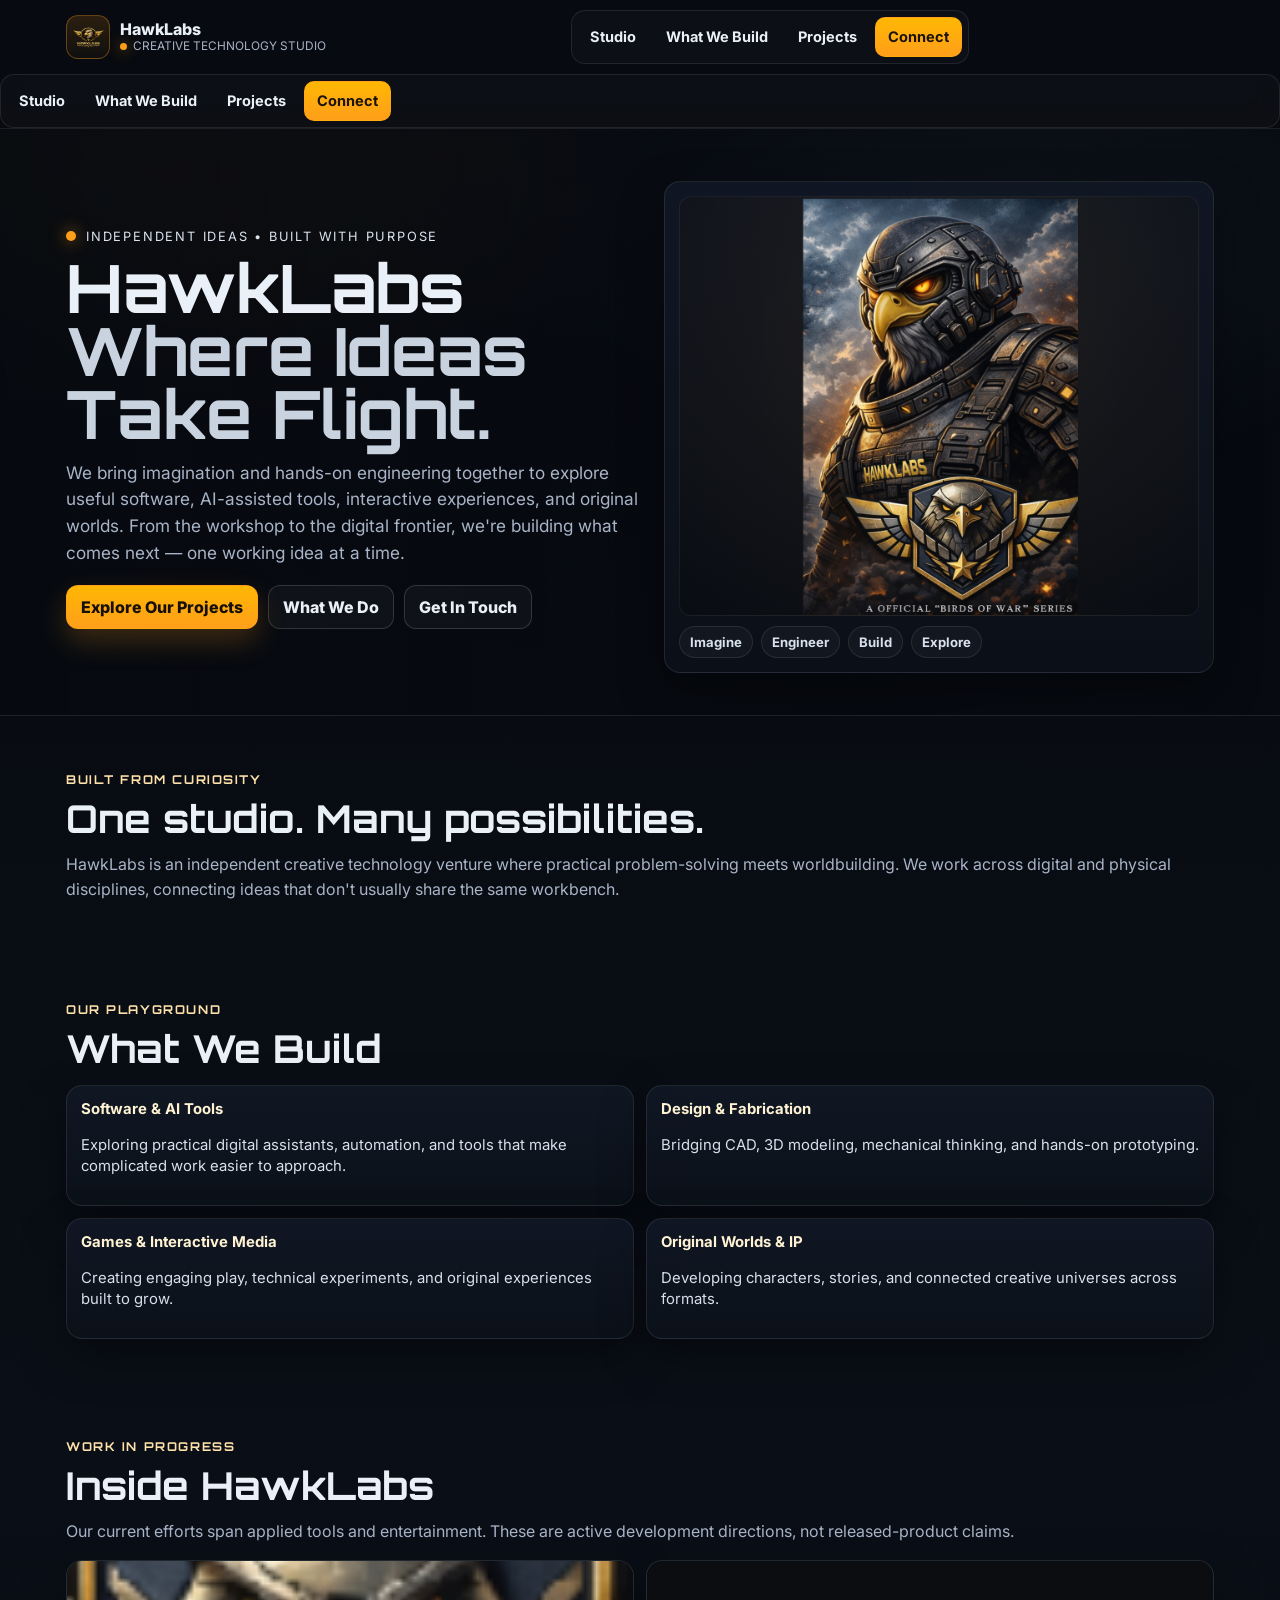
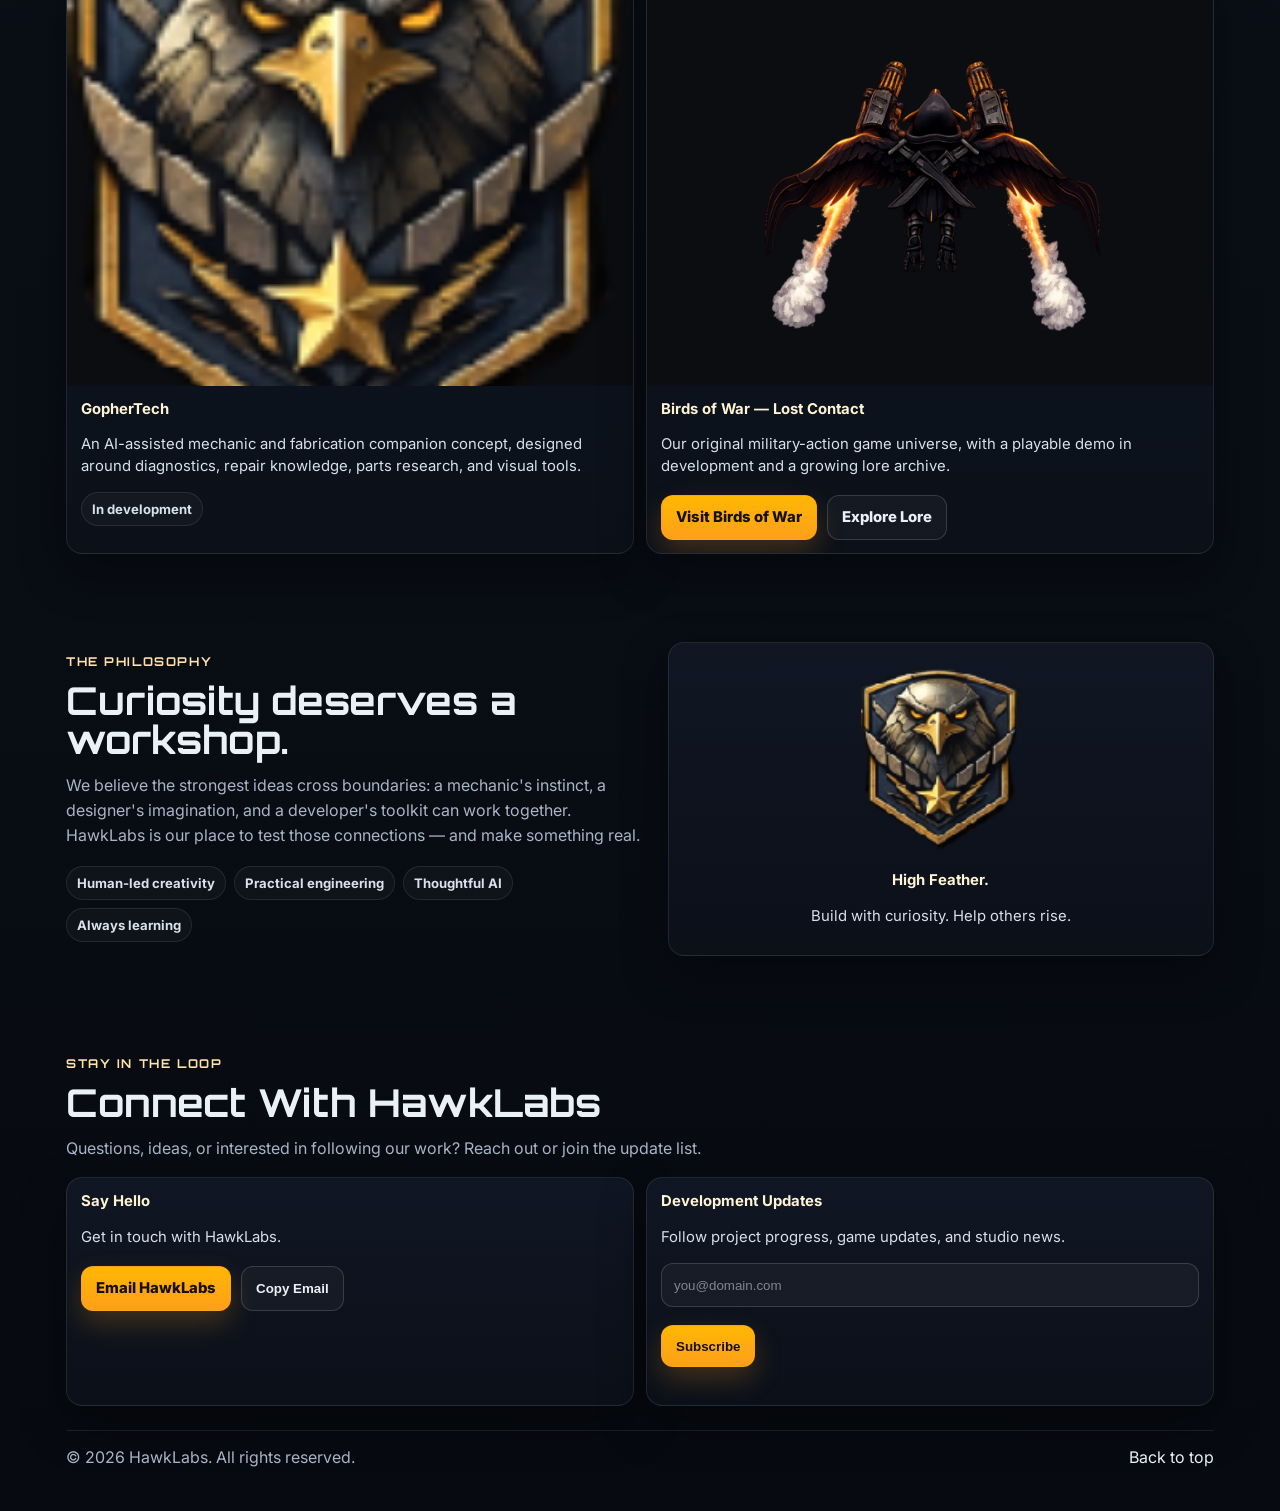
==== index.html @ 6c1f96d0 "Reframe HawkLabs homepage as creative technology studio" ====
<!doctype html>
<html lang="en">
<head>
<meta charset="utf-8">
<meta name="viewport" content="width=device-width, initial-scale=1">
<meta name="theme-color" content="#0A0C10">
<title>HawkLabs — Where Ideas Take Flight</title>
<meta name="description" content="HawkLabs is an independent creative technology studio exploring software, AI-assisted tools, digital fabrication, games, and original worlds.">
<link rel="preconnect" href="https://fonts.googleapis.com">
<link rel="preconnect" href="https://fonts.gstatic.com" crossorigin>
<link href="https://fonts.googleapis.com/css2?family=Orbitron:wght@500;700&family=Inter:wght@400;600;700;800&display=swap" rel="stylesheet">
<link rel="stylesheet" href="styles.css">
</head>
<body>
<header class="hl-topbar-wrap"><div class="hl-topbar">
<a class="hl-brand" href="#top" aria-label="HawkLabs home"><span class="hl-brand-btn"><img src="assets/button_logo_brand.png" alt=""></span><span class="hl-brand-text"><span class="hl-brand-title">HawkLabs</span><span class="hl-brand-sub"><span class="dot"></span>CREATIVE TECHNOLOGY STUDIO</span></span></a>
<nav class="hl-nav" aria-label="Primary"><a href="#about">Studio</a><a href="#work">What We Build</a><a href="#projects">Projects</a><a href="#contact" class="is-cta">Connect</a></nav>
<button class="hl-menu-btn" id="navbtn" type="button" aria-label="Open menu" aria-expanded="false">MENU</button>
</div><nav class="hl-nav open" id="mobileNav" hidden aria-label="Mobile navigation"><a href="#about">Studio</a><a href="#work">What We Build</a><a href="#projects">Projects</a><a href="#contact" class="is-cta">Connect</a></nav></header>
<main id="top">
<section class="hl-hero"><div class="hl-hero-inner"><div class="hl-hero-copy">
<div class="hl-kicker"><span class="amber-dot" aria-hidden="true"></span>INDEPENDENT IDEAS • BUILT WITH PURPOSE</div>
<h1>HawkLabs<br><span class="dim">Where Ideas Take Flight.</span></h1>
<p>We bring imagination and hands-on engineering together to explore useful software, AI-assisted tools, interactive experiences, and original worlds. From the workshop to the digital frontier, we're building what comes next — one working idea at a time.</p>
<div class="hl-hero-actions"><a class="hl-btn primary" href="#projects">Explore Our Projects</a><a class="hl-btn" href="#work">What We Do</a><a class="hl-btn" href="#contact">Get In Touch</a></div>
</div><aside class="hl-hero-card" aria-label="HawkLabs identity"><img src="assets/Hawklabs_Nameplae_logo.png" alt="HawkLabs studio emblem" loading="eager"><div class="meta"><span class="hl-chip">Imagine</span><span class="hl-chip">Engineer</span><span class="hl-chip">Build</span><span class="hl-chip">Explore</span></div></aside></div></section>
<section class="hl-section" id="about"><div class="hl-section-head"><p class="eyebrow">Built from curiosity</p><h2>One studio. Many possibilities.</h2></div>
<p class="sub">HawkLabs is an independent creative technology venture where practical problem-solving meets worldbuilding. We work across digital and physical disciplines, connecting ideas that don't usually share the same workbench.</p></section>
<section class="hl-section" id="work"><div class="hl-section-head"><p class="eyebrow">Our playground</p><h2>What We Build</h2></div>
<div class="hl-mini-grid">
<article class="hl-card"><div class="caption"><strong>Software &amp; AI Tools</strong><p>Exploring practical digital assistants, automation, and tools that make complicated work easier to approach.</p></div></article>
<article class="hl-card"><div class="caption"><strong>Design &amp; Fabrication</strong><p>Bridging CAD, 3D modeling, mechanical thinking, and hands-on prototyping.</p></div></article>
<article class="hl-card"><div class="caption"><strong>Games &amp; Interactive Media</strong><p>Creating engaging play, technical experiments, and original experiences built to grow.</p></div></article>
<article class="hl-card"><div class="caption"><strong>Original Worlds &amp; IP</strong><p>Developing characters, stories, and connected creative universes across formats.</p></div></article>
</div></section>
<section class="hl-section" id="projects"><div class="hl-section-head"><p class="eyebrow">Work in progress</p><h2>Inside HawkLabs</h2></div><p class="sub">Our current efforts span applied tools and entertainment. These are active development directions, not released-product claims.</p>
<div class="hl-mini-grid">
<article class="hl-card hl-media-card"><img src="assets/badge_of_hawks.png" alt="HawkLabs hawk insignia" loading="lazy"><div class="caption"><strong>GopherTech</strong><p>An AI-assisted mechanic and fabrication companion concept, designed around diagnostics, repair knowledge, parts research, and visual tools.</p><span class="hl-chip">In development</span></div></article>
<article class="hl-card hl-media-card"><img src="assets/commander_hawk_boost.png" alt="Commander Hawk in flight from Birds of War" loading="lazy"><div class="caption"><strong>Birds of War — Lost Contact</strong><p>Our original military-action game universe, with a playable demo in development and a growing lore archive.</p><div class="hl-brand-actions"><a class="hl-btn primary" href="birds-of-war.html">Visit Birds of War</a><a class="hl-btn" href="lore/">Explore Lore</a></div></div></article>
</div></section>
<section class="hl-section hl-split" id="vision"><div class="hl-copy-block"><div class="hl-section-head"><p class="eyebrow">The philosophy</p><h2>Curiosity deserves a workshop.</h2></div><p class="sub">We believe the strongest ideas cross boundaries: a mechanic's instinct, a designer's imagination, and a developer's toolkit can work together. HawkLabs is our place to test those connections — and make something real.</p><div class="hl-pill-row"><span class="hl-pill">Human-led creativity</span><span class="hl-pill">Practical engineering</span><span class="hl-pill">Thoughtful AI</span><span class="hl-pill">Always learning</span></div></div><article class="hl-card hl-badge-card"><img src="assets/badge_of_hawks.png" alt="HawkLabs hawk badge" loading="lazy"><div class="caption"><strong>High Feather.</strong><p>Build with curiosity. Help others rise.</p></div></article></section>
<section class="hl-section" id="contact"><div class="hl-section-head"><p class="eyebrow">Stay in the loop</p><h2>Connect With HawkLabs</h2></div><p class="sub">Questions, ideas, or interested in following our work? Reach out or join the update list.</p>
<div class="hl-mini-grid"><div class="hl-card"><div class="caption"><strong>Say Hello</strong><p>Get in touch with HawkLabs.</p><div class="hl-brand-actions"><a class="hl-btn primary" id="emailBtn" href="#">Email HawkLabs</a><button class="hl-btn" id="copyEmailBtn" type="button">Copy Email</button></div><div class="hl-form-note" id="copyStatus" role="status" aria-live="polite"></div></div></div>
<div class="hl-card"><div class="caption"><strong>Development Updates</strong><p>Follow project progress, game updates, and studio news.</p><form id="updatesForm" name="updates" method="POST" data-netlify="true" action="/thanks.html" netlify-honeypot="bot-field" class="hl-form"><input type="hidden" name="form-name" value="updates"><p class="hl-honeypot"><label>Do not fill this out: <input name="bot-field"></label></p><label><span class="sr-only">Email</span><input type="email" name="email" placeholder="you@domain.com" required></label><div class="hl-brand-actions"><button class="hl-btn primary" type="submit">Subscribe</button></div><div id="updatesStatus" role="status" aria-live="polite" class="hl-form-note"></div></form></div></div></div>
<footer class="hl-footer"><div>&copy; <span id="year"></span> HawkLabs. All rights reserved.</div><div><a href="#top">Back to top</a></div></footer></section>
</main><script src="script.js"></script>
</body></html>
---- styles.css ----
:root {
  --bg: #070a10;
  --bg-2: #0c111a;
  --panel: #111825;
  --panel-2: #151d2a;
  --line: rgba(255, 255, 255, .09);
  --line-strong: rgba(255, 255, 255, .15);
  --text: #eaf0f7;
  --muted: #a8b4c7;
  --amber: #ff9f1a;
  --amber-hot: #ffb703;
  --gold: #d8a441;
  --storm: #1f2a38;
  --steel: #3a3f45;
  --ash: #6b6e72;
  --danger: #8b1e1e;
  --crow: #0b0d10;
  --shadow: 0 18px 46px rgba(0, 0, 0, .38);
  --radius: 16px;
  --max: 1180px;
}

* {
  box-sizing: border-box;
}

html {
  scroll-behavior: smooth;
}

body {
  margin: 0;
  color: var(--text);
  background:
    linear-gradient(180deg, rgba(31, 42, 56, .22), transparent 360px),
    linear-gradient(180deg, #06080d 0%, #0a0f17 46%, #070a10 100%);
  font-family: Inter, system-ui, -apple-system, BlinkMacSystemFont, "Segoe UI", sans-serif;
}

body::before {
  content: "";
  position: fixed;
  inset: 0;
  pointer-events: none;
  background-image:
    linear-gradient(rgba(255, 255, 255, .025) 1px, transparent 1px),
    linear-gradient(90deg, rgba(255, 255, 255, .018) 1px, transparent 1px);
  background-size: 56px 56px;
  mask-image: linear-gradient(180deg, rgba(0, 0, 0, .4), transparent 72%);
}

img {
  max-width: 100%;
}

a {
  color: inherit;
}

.sr-only {
  position: absolute;
  width: 1px;
  height: 1px;
  padding: 0;
  margin: -1px;
  overflow: hidden;
  clip: rect(0, 0, 0, 0);
  white-space: nowrap;
  border: 0;
}

.hl-topbar-wrap {
  position: sticky;
  top: 0;
  z-index: 50;
  background: rgba(7, 10, 16, .86);
  border-bottom: 1px solid var(--line);
  backdrop-filter: blur(14px);
}

.hl-topbar {
  max-width: var(--max);
  margin: 0 auto;
  padding: 10px 16px;
  display: grid;
  grid-template-columns: auto 1fr auto;
  gap: 16px;
  align-items: center;
}

.hl-brand {
  display: inline-flex;
  gap: 10px;
  align-items: center;
  min-width: 0;
  color: var(--text);
  text-decoration: none;
}

.hl-brand-btn {
  width: 44px;
  height: 44px;
  display: grid;
  place-items: center;
  flex: 0 0 auto;
  overflow: hidden;
  border: 1px solid rgba(255, 159, 26, .34);
  border-radius: 12px;
  background: linear-gradient(180deg, rgba(255, 159, 26, .15), rgba(255, 159, 26, .04));
}

.hl-brand-btn img {
  width: 31px;
  height: 31px;
  object-fit: contain;
  display: block;
}

.hl-brand-text {
  display: grid;
  gap: 2px;
  min-width: 0;
}

.hl-brand-title {
  font-weight: 800;
  line-height: 1;
}

.hl-brand-sub {
  color: var(--muted);
  font-size: .74rem;
  white-space: nowrap;
}

.hl-brand-sub .dot {
  display: inline-block;
  width: 7px;
  height: 7px;
  margin-right: 6px;
  border-radius: 99px;
  background: var(--amber);
  box-shadow: 0 0 14px rgba(255, 159, 26, .7);
}

.hl-nav {
  justify-self: center;
  display: flex;
  gap: 6px;
  align-items: center;
  padding: 6px;
  border: 1px solid var(--line);
  border-radius: 14px;
  background: rgba(255, 255, 255, .025);
}

.hl-nav a {
  padding: 10px 12px;
  color: var(--text);
  text-decoration: none;
  font-size: .91rem;
  font-weight: 700;
  border-radius: 10px;
  white-space: nowrap;
}

.hl-nav a:hover {
  background: rgba(255, 255, 255, .06);
}

.hl-nav a.is-cta {
  color: #1b1308;
  background: linear-gradient(180deg, var(--amber-hot), var(--amber));
  border: 1px solid rgba(255, 159, 26, .45);
}

.hl-menu-btn {
  display: none;
  height: 42px;
  padding: 0 12px;
  color: var(--text);
  font-weight: 800;
  border: 1px solid var(--line-strong);
  border-radius: 12px;
  background: rgba(255, 255, 255, .025);
}

.hl-warfeed {
  border-bottom: 1px solid var(--line);
  background: linear-gradient(90deg, rgba(255, 159, 26, .11), rgba(31, 42, 56, .18));
}

.hl-warfeed-inner {
  max-width: var(--max);
  margin: 0 auto;
  padding: 12px 16px;
  display: flex;
  gap: 10px;
  align-items: center;
  flex-wrap: wrap;
}

.hl-warfeed-tag,
.eyebrow {
  color: #ffe1aa;
  font-family: Orbitron, Inter, sans-serif;
  font-size: .76rem;
  font-weight: 700;
  letter-spacing: .13em;
  text-transform: uppercase;
}

.hl-warfeed-tag {
  padding: 7px 10px;
  color: #160f05;
  border-radius: 999px;
  background: var(--amber);
}

.hl-warfeed-text {
  color: #dbe4f0;
  flex: 1 1 320px;
}

.hl-warfeed-cta {
  padding: 9px 11px;
  font-size: .83rem;
}

.hl-hero {
  position: relative;
  overflow: hidden;
  border-bottom: 1px solid var(--line);
  background:
    linear-gradient(90deg, rgba(7, 10, 16, .9), rgba(7, 10, 16, .5)),
    radial-gradient(70% 80% at 12% 8%, rgba(255, 159, 26, .15), transparent 56%),
    radial-gradient(54% 60% at 78% 22%, rgba(31, 42, 56, .62), transparent 64%);
}

.hl-hero-inner {
  max-width: var(--max);
  margin: 0 auto;
  padding: 52px 16px 42px;
  display: grid;
  grid-template-columns: 1.02fr .98fr;
  gap: 26px;
  align-items: center;
}

.hl-kicker {
  display: inline-flex;
  gap: 10px;
  align-items: center;
  margin-bottom: 12px;
  color: #dbe4f0;
  font-size: .8rem;
  letter-spacing: .14em;
  text-transform: uppercase;
}

.amber-dot {
  width: 10px;
  height: 10px;
  border-radius: 999px;
  background: var(--amber);
  box-shadow: 0 0 16px rgba(255, 159, 26, .7);
}

.hl-hero h1 {
  margin: 0 0 14px;
  font-family: Orbitron, Inter, sans-serif;
  font-size: clamp(2.25rem, 5.2vw, 4.65rem);
  line-height: .95;
  letter-spacing: 0;
}

.hl-hero h1 .dim {
  color: #c9d3df;
}

.hl-hero p,
.sub {
  margin: 0;
  color: var(--muted);
  line-height: 1.55;
}

.hl-hero p {
  max-width: 62ch;
  font-size: 1.08rem;
}

.hl-hero-actions,
.hl-brand-actions {
  display: flex;
  flex-wrap: wrap;
  gap: 10px;
  margin-top: 18px;
}

.hl-btn {
  display: inline-flex;
  align-items: center;
  justify-content: center;
  min-height: 42px;
  padding: 11px 14px;
  color: var(--text);
  font-weight: 800;
  text-decoration: none;
  border: 1px solid var(--line-strong);
  border-radius: 12px;
  background: rgba(255, 255, 255, .035);
  transition: transform .18s ease, background .18s ease, border-color .18s ease;
  cursor: pointer;
}

.hl-btn:hover {
  transform: translateY(-1px);
  background: rgba(255, 255, 255, .06);
  border-color: rgba(255, 255, 255, .23);
}

.hl-btn.primary {
  color: #171008;
  background: linear-gradient(180deg, var(--amber-hot), var(--amber));
  border-color: rgba(255, 159, 26, .55);
  box-shadow: 0 12px 28px rgba(255, 159, 26, .22);
}

.hl-hero-card,
.hl-card {
  overflow: hidden;
  border: 1px solid var(--line);
  border-radius: var(--radius);
  background: linear-gradient(180deg, rgba(17, 24, 37, .92), rgba(12, 17, 26, .92));
  box-shadow: var(--shadow);
}

.hl-hero-card {
  padding: 14px;
}

.hl-hero-card img {
  width: 100%;
  display: block;
  max-height: 420px;
  object-fit: contain;
  border: 1px solid rgba(255, 255, 255, .06);
  border-radius: 12px;
  background: radial-gradient(circle at 50% 30%, rgba(255, 159, 26, .08), rgba(0, 0, 0, .24));
}

.hl-hero-card .meta {
  display: flex;
  flex-wrap: wrap;
  gap: 8px;
  margin-top: 10px;
}

.hl-chip,
.hl-pill {
  display: inline-flex;
  align-items: center;
  color: #d8e1ec;
  font-size: .82rem;
  font-weight: 700;
  border: 1px solid var(--line);
  border-radius: 999px;
  background: rgba(255, 255, 255, .03);
}

.hl-chip {
  padding: 7px 10px;
}

.hl-section {
  max-width: var(--max);
  margin: 0 auto;
  padding: 44px 16px;
}

.hl-split {
  display: grid;
  grid-template-columns: 1.03fr .97fr;
  gap: 22px;
  align-items: start;
}

.hl-section-head {
  margin-bottom: 14px;
}

.hl-section h2 {
  margin: 4px 0 0;
  font-family: Orbitron, Inter, sans-serif;
  font-size: clamp(1.6rem, 3vw, 2.55rem);
  line-height: 1.02;
  letter-spacing: 0;
}

.hl-copy-block {
  min-width: 0;
}

.hl-mini-grid {
  display: grid;
  grid-template-columns: repeat(2, minmax(0, 1fr));
  gap: 12px;
  margin-top: 16px;
}

.hl-lore-grid {
  grid-template-columns: repeat(4, minmax(0, 1fr));
}

.hl-feature-grid .hl-card {
  box-shadow: none;
}

.hl-card img {
  width: 100%;
  display: block;
  aspect-ratio: 16 / 10;
  object-fit: cover;
  background: var(--crow);
}

.hl-media-card img {
  aspect-ratio: 4 / 3;
  object-fit: cover;
  object-position: center;
}

.hl-card .caption {
  padding: 13px 14px;
  color: #d7e0ec;
  font-size: .93rem;
  line-height: 1.42;
}

.hl-card .caption strong {
  color: #fff3d3;
}

.hl-status-panel {
  display: grid;
  grid-template-columns: repeat(3, minmax(0, 1fr));
  gap: 10px;
  margin: 18px 0 16px;
}

.hl-status-panel > div {
  padding: 13px 14px;
  border: 1px solid rgba(255, 159, 26, .18);
  border-radius: 14px;
  background:
    linear-gradient(180deg, rgba(255, 159, 26, .07), rgba(255, 255, 255, .02)),
    rgba(17, 24, 37, .84);
}

.hl-status-label {
  display: block;
  margin-bottom: 5px;
  color: var(--muted);
  font-size: .78rem;
  font-weight: 800;
  text-transform: uppercase;
  letter-spacing: .08em;
}

.hl-status-panel strong {
  color: #fff4d7;
  font-size: 1.02rem;
}

.hl-ladder {
  margin-top: 18px;
  overflow: hidden;
  border: 1px solid var(--line);
  border-radius: 14px;
}

.hl-ladder-row {
  display: grid;
  grid-template-columns: 130px 1fr;
  gap: 12px;
  padding: 12px 14px;
  border-top: 1px solid var(--line);
  background: rgba(255, 255, 255, .02);
}

.hl-ladder-row:first-child {
  border-top: 0;
}

.hl-ladder-row .label {
  color: #ffdda4;
  font-weight: 900;
}

.hl-ladder-row .desc {
  color: #d5deea;
}

.hl-pill-row {
  display: flex;
  flex-wrap: wrap;
  gap: 8px;
  margin-top: 18px;
}

.hl-pill {
  padding: 8px 10px;
}

.hl-map-card {
  display: grid;
  place-items: center;
}

.hl-map-card img {
  width: min(420px, 100%);
  aspect-ratio: 1 / 1;
  object-fit: contain;
  padding: 18px;
  background:
    radial-gradient(circle at center, rgba(255, 159, 26, .11), transparent 55%),
    linear-gradient(180deg, rgba(232, 238, 246, .9), rgba(168, 180, 199, .78));
}

.hl-badge-card {
  align-self: stretch;
  display: grid;
  align-content: center;
  text-align: center;
}

.hl-badge-card img {
  width: min(180px, 70%);
  margin: 26px auto 8px;
  aspect-ratio: 1 / 1;
  object-fit: contain;
  background: transparent;
}

.hl-form {
  margin-top: 12px;
}

.hl-form input[type="email"] {
  width: 100%;
  min-height: 44px;
  padding: 11px 12px;
  color: var(--text);
  border: 1px solid var(--line-strong);
  border-radius: 12px;
  background: rgba(255, 255, 255, .04);
}

.hl-form input[type="email"]::placeholder {
  color: rgba(234, 240, 247, .5);
}

.hl-form-note {
  min-height: 1.2em;
  margin-top: 8px;
  color: var(--muted);
  font-size: .86rem;
}

.hl-honeypot {
  display: none;
}

.hl-footer {
  display: flex;
  justify-content: space-between;
  gap: 12px;
  flex-wrap: wrap;
  margin-top: 24px;
  padding-top: 16px;
  color: var(--muted);
  border-top: 1px solid var(--line);
}

.hl-footer a {
  color: var(--text);
  text-decoration: none;
}

@media (max-width: 1040px) {
  .hl-lore-grid {
    grid-template-columns: repeat(2, minmax(0, 1fr));
  }
}

@media (max-width: 900px) {
  .hl-topbar {
    grid-template-columns: auto 1fr auto;
  }

  .hl-topbar > .hl-nav {
    display: none;
  }

  .hl-menu-btn {
    display: inline-flex;
    align-items: center;
    justify-content: center;
  }

  .hl-topbar-wrap > .hl-nav {
    position: absolute;
    top: calc(100% + 8px);
    left: 16px;
    right: 16px;
    display: none;
    flex-direction: column;
    align-items: stretch;
    background: rgba(10, 14, 22, .98);
    box-shadow: var(--shadow);
  }

  .hl-topbar-wrap > .hl-nav.open {
    display: flex;
  }

  .hl-hero-inner,
  .hl-split {
    grid-template-columns: 1fr;
  }

  .hl-hero-inner {
    padding-top: 36px;
  }

  .hl-status-panel {
    grid-template-columns: 1fr;
  }
}

@media (max-width: 640px) {
  .hl-brand-sub {
    display: none;
  }

  .hl-section {
    padding: 34px 14px;
  }

  .hl-mini-grid,
  .hl-lore-grid {
    grid-template-columns: 1fr;
  }

  .hl-ladder-row {
    grid-template-columns: 1fr;
    gap: 4px;
  }

  .hl-btn,
  .hl-warfeed-cta {
    width: 100%;
  }

  .hl-warfeed-inner {
    align-items: stretch;
  }
}
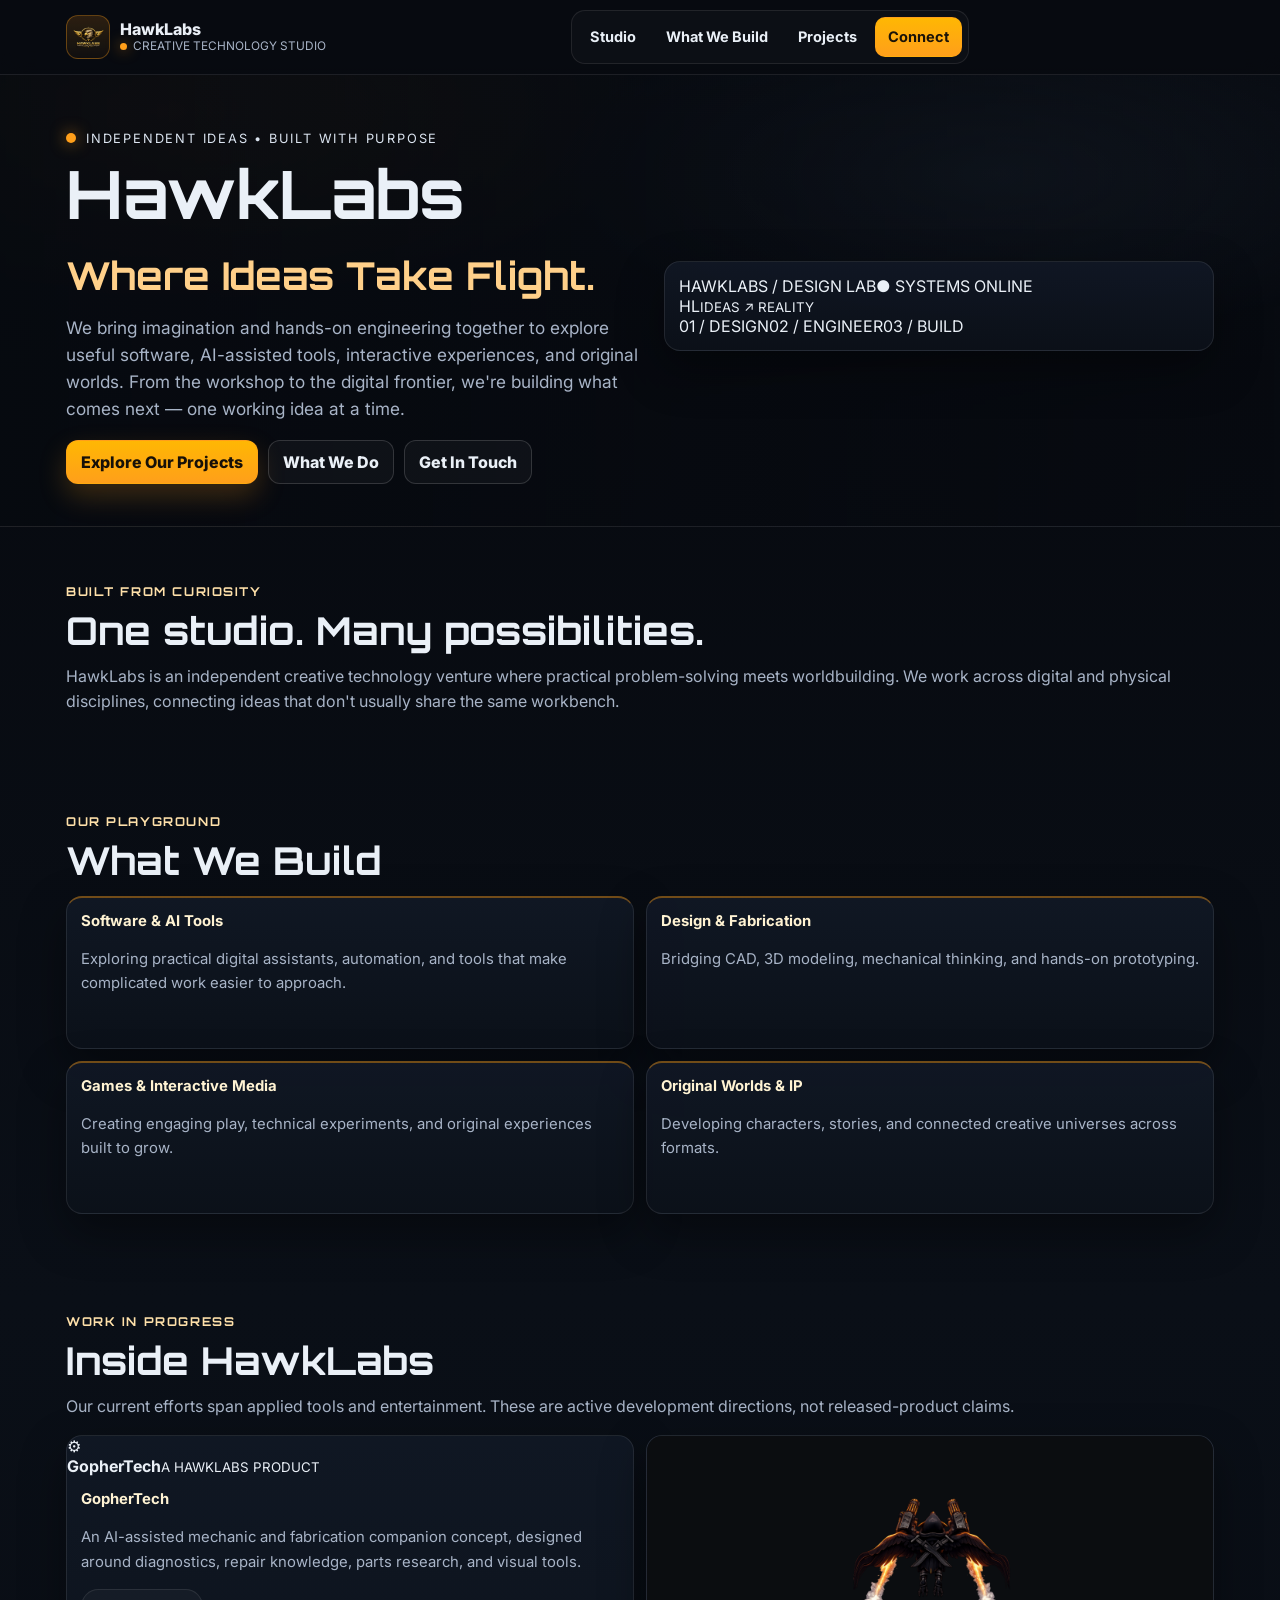
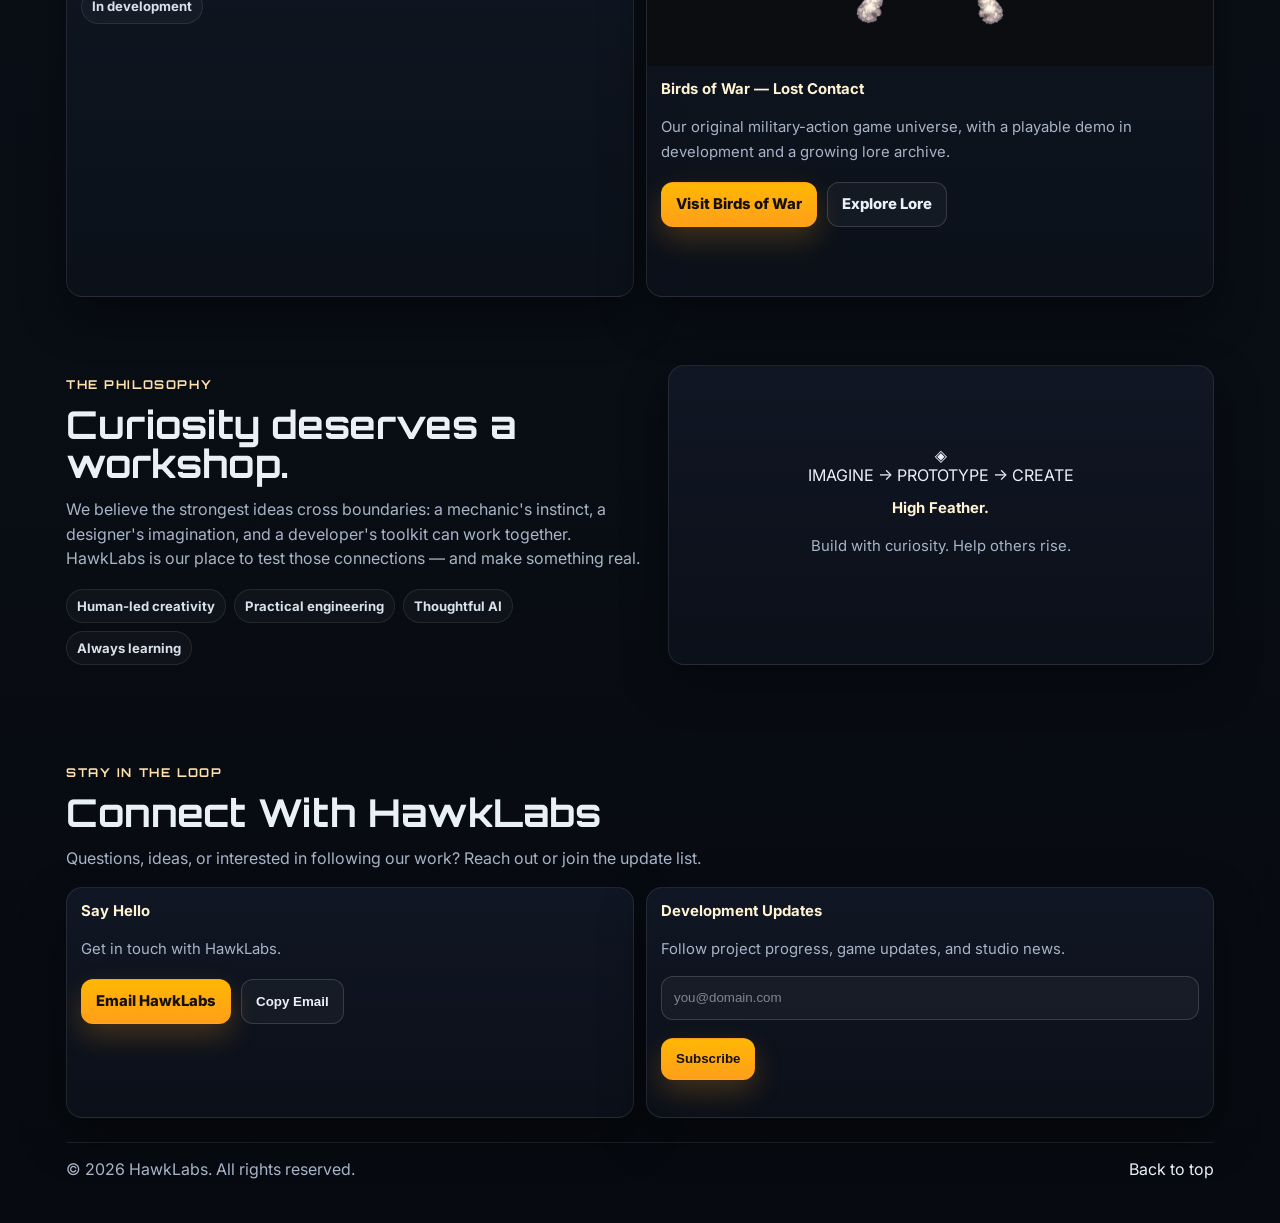
==== commit 27992755: "Replace character-forward homepage artwork with engineering studio panels" ====
--- a/index.html
+++ b/index.html
@@ -16,14 +16,14 @@
 <a class="hl-brand" href="#top" aria-label="HawkLabs home"><span class="hl-brand-btn"><img src="assets/button_logo_brand.png" alt=""></span><span class="hl-brand-text"><span class="hl-brand-title">HawkLabs</span><span class="hl-brand-sub"><span class="dot"></span>CREATIVE TECHNOLOGY STUDIO</span></span></a>
 <nav class="hl-nav" aria-label="Primary"><a href="#about">Studio</a><a href="#work">What We Build</a><a href="#projects">Projects</a><a href="#contact" class="is-cta">Connect</a></nav>
 <button class="hl-menu-btn" id="navbtn" type="button" aria-label="Open menu" aria-expanded="false">MENU</button>
-</div><nav class="hl-nav open" id="mobileNav" hidden aria-label="Mobile navigation"><a href="#about">Studio</a><a href="#work">What We Build</a><a href="#projects">Projects</a><a href="#contact" class="is-cta">Connect</a></nav></header>
+</div><nav class="hl-nav" id="mobileNav" hidden aria-label="Mobile navigation"><a href="#about">Studio</a><a href="#work">What We Build</a><a href="#projects">Projects</a><a href="#contact" class="is-cta">Connect</a></nav></header>
 <main id="top">
 <section class="hl-hero"><div class="hl-hero-inner"><div class="hl-hero-copy">
 <div class="hl-kicker"><span class="amber-dot" aria-hidden="true"></span>INDEPENDENT IDEAS • BUILT WITH PURPOSE</div>
 <h1>HawkLabs<br><span class="dim">Where Ideas Take Flight.</span></h1>
 <p>We bring imagination and hands-on engineering together to explore useful software, AI-assisted tools, interactive experiences, and original worlds. From the workshop to the digital frontier, we're building what comes next — one working idea at a time.</p>
 <div class="hl-hero-actions"><a class="hl-btn primary" href="#projects">Explore Our Projects</a><a class="hl-btn" href="#work">What We Do</a><a class="hl-btn" href="#contact">Get In Touch</a></div>
-</div><aside class="hl-hero-card" aria-label="HawkLabs identity"><img src="assets/Hawklabs_Nameplae_logo.png" alt="HawkLabs studio emblem" loading="eager"><div class="meta"><span class="hl-chip">Imagine</span><span class="hl-chip">Engineer</span><span class="hl-chip">Build</span><span class="hl-chip">Explore</span></div></aside></div></section>
+</div><aside class="hl-hero-card hl-tech-hero" aria-label="HawkLabs design lab concept"><div class="hl-blueprint-head"><span>HAWKLABS / DESIGN LAB</span><span class="hl-signal">● SYSTEMS ONLINE</span></div><div class="hl-orbit-scene" aria-hidden="true"><div class="hl-orbit o1"></div><div class="hl-orbit o2"></div><div class="hl-orbit o3"></div><div class="hl-core"><span>HL</span><small>IDEAS ↗ REALITY</small></div><i class="hl-node n1"></i><i class="hl-node n2"></i><i class="hl-node n3"></i></div><div class="hl-blueprint-foot"><span>01 / DESIGN</span><span>02 / ENGINEER</span><span>03 / BUILD</span></div></aside></div></section>
 <section class="hl-section" id="about"><div class="hl-section-head"><p class="eyebrow">Built from curiosity</p><h2>One studio. Many possibilities.</h2></div>
 <p class="sub">HawkLabs is an independent creative technology venture where practical problem-solving meets worldbuilding. We work across digital and physical disciplines, connecting ideas that don't usually share the same workbench.</p></section>
 <section class="hl-section" id="work"><div class="hl-section-head"><p class="eyebrow">Our playground</p><h2>What We Build</h2></div>
@@ -35,10 +35,10 @@
 </div></section>
 <section class="hl-section" id="projects"><div class="hl-section-head"><p class="eyebrow">Work in progress</p><h2>Inside HawkLabs</h2></div><p class="sub">Our current efforts span applied tools and entertainment. These are active development directions, not released-product claims.</p>
 <div class="hl-mini-grid">
-<article class="hl-card hl-media-card"><img src="assets/badge_of_hawks.png" alt="HawkLabs hawk insignia" loading="lazy"><div class="caption"><strong>GopherTech</strong><p>An AI-assisted mechanic and fabrication companion concept, designed around diagnostics, repair knowledge, parts research, and visual tools.</p><span class="hl-chip">In development</span></div></article>
-<article class="hl-card hl-media-card"><img src="assets/commander_hawk_boost.png" alt="Commander Hawk in flight from Birds of War" loading="lazy"><div class="caption"><strong>Birds of War — Lost Contact</strong><p>Our original military-action game universe, with a playable demo in development and a growing lore archive.</p><div class="hl-brand-actions"><a class="hl-btn primary" href="birds-of-war.html">Visit Birds of War</a><a class="hl-btn" href="lore/">Explore Lore</a></div></div></article>
+<article class="hl-card hl-media-card hl-gopher"><div class="hl-gopher-visual" role="img" aria-label="GopherTech mechanical diagnostics technology"><div class="hl-gopher-gear" aria-hidden="true">⚙</div><div class="hl-product-label"><b>Gopher<span>Tech</span></b><small>A HAWKLABS PRODUCT</small></div></div><div class="caption"><strong>GopherTech</strong><p>An AI-assisted mechanic and fabrication companion concept, designed around diagnostics, repair knowledge, parts research, and visual tools.</p><span class="hl-chip">In development</span></div></article>
+<article class="hl-card hl-media-card"><img src="assets/commander_hawk_boost.png" alt="Commander Hawk in flight from Birds of War" loading="lazy"><div class="caption"><strong>Birds of War — Lost Contact</strong><p>Our original military-action game universe, with a playable demo in development and a growing lore archive.</p><div class="hl-brand-actions"><a class="hl-btn primary" href="/birds-of-war.html">Visit Birds of War</a><a class="hl-btn" href="lore/">Explore Lore</a></div></div></article>
 </div></section>
-<section class="hl-section hl-split" id="vision"><div class="hl-copy-block"><div class="hl-section-head"><p class="eyebrow">The philosophy</p><h2>Curiosity deserves a workshop.</h2></div><p class="sub">We believe the strongest ideas cross boundaries: a mechanic's instinct, a designer's imagination, and a developer's toolkit can work together. HawkLabs is our place to test those connections — and make something real.</p><div class="hl-pill-row"><span class="hl-pill">Human-led creativity</span><span class="hl-pill">Practical engineering</span><span class="hl-pill">Thoughtful AI</span><span class="hl-pill">Always learning</span></div></div><article class="hl-card hl-badge-card"><img src="assets/badge_of_hawks.png" alt="HawkLabs hawk badge" loading="lazy"><div class="caption"><strong>High Feather.</strong><p>Build with curiosity. Help others rise.</p></div></article></section>
+<section class="hl-section hl-split" id="vision"><div class="hl-copy-block"><div class="hl-section-head"><p class="eyebrow">The philosophy</p><h2>Curiosity deserves a workshop.</h2></div><p class="sub">We believe the strongest ideas cross boundaries: a mechanic's instinct, a designer's imagination, and a developer's toolkit can work together. HawkLabs is our place to test those connections — and make something real.</p><div class="hl-pill-row"><span class="hl-pill">Human-led creativity</span><span class="hl-pill">Practical engineering</span><span class="hl-pill">Thoughtful AI</span><span class="hl-pill">Always learning</span></div></div><article class="hl-card hl-badge-card hl-philosophy-visual"><div class="hl-philo-art"><div class="hl-philo-grid"></div><div class="hl-philo-wing" aria-hidden="true">◈</div><div class="hl-philo-label">IMAGINE <span>→</span> PROTOTYPE <span>→</span> CREATE</div></div><div class="caption"><strong>High Feather.</strong><p>Build with curiosity. Help others rise.</p></div></article></section>
 <section class="hl-section" id="contact"><div class="hl-section-head"><p class="eyebrow">Stay in the loop</p><h2>Connect With HawkLabs</h2></div><p class="sub">Questions, ideas, or interested in following our work? Reach out or join the update list.</p>
 <div class="hl-mini-grid"><div class="hl-card"><div class="caption"><strong>Say Hello</strong><p>Get in touch with HawkLabs.</p><div class="hl-brand-actions"><a class="hl-btn primary" id="emailBtn" href="#">Email HawkLabs</a><button class="hl-btn" id="copyEmailBtn" type="button">Copy Email</button></div><div class="hl-form-note" id="copyStatus" role="status" aria-live="polite"></div></div></div>
 <div class="hl-card"><div class="caption"><strong>Development Updates</strong><p>Follow project progress, game updates, and studio news.</p><form id="updatesForm" name="updates" method="POST" data-netlify="true" action="/thanks.html" netlify-honeypot="bot-field" class="hl-form"><input type="hidden" name="form-name" value="updates"><p class="hl-honeypot"><label>Do not fill this out: <input name="bot-field"></label></p><label><span class="sr-only">Email</span><input type="email" name="email" placeholder="you@domain.com" required></label><div class="hl-brand-actions"><button class="hl-btn primary" type="submit">Subscribe</button></div><div id="updatesStatus" role="status" aria-live="polite" class="hl-form-note"></div></form></div></div></div>
--- a/styles.css
+++ b/styles.css
@@ -667,3 +667,16 @@
     align-items: stretch;
   }
 }
+
+/* HawkLabs studio homepage refinements */
+[hidden] { display: none !important; }
+.hl-hero h1 { line-height: 1.08; }
+.hl-hero h1 .dim { display: inline-block; margin-top: .18em; font-size: clamp(1.4rem, 3vw, 2.65rem); color: #ffd08a; }
+.hl-hero-card img { max-height: 340px; object-fit: contain; }
+#work .hl-card { border-top: 2px solid rgba(255,159,26,.42); }
+#work .caption, #projects .caption { min-height: 150px; }
+#work .caption p, #projects .caption p, #vision .caption p, #contact .caption p { color: var(--muted); line-height: 1.65; }
+#projects .hl-media-card img { height: 230px; aspect-ratio: auto; object-fit: contain; padding: 16px; }
+#projects .hl-media-card .caption { min-height: 230px; }
+#vision { padding-top: 24px; }
+@media (max-width: 900px) { .hl-topbar-wrap > .hl-nav:not([hidden]) { display: flex; } }
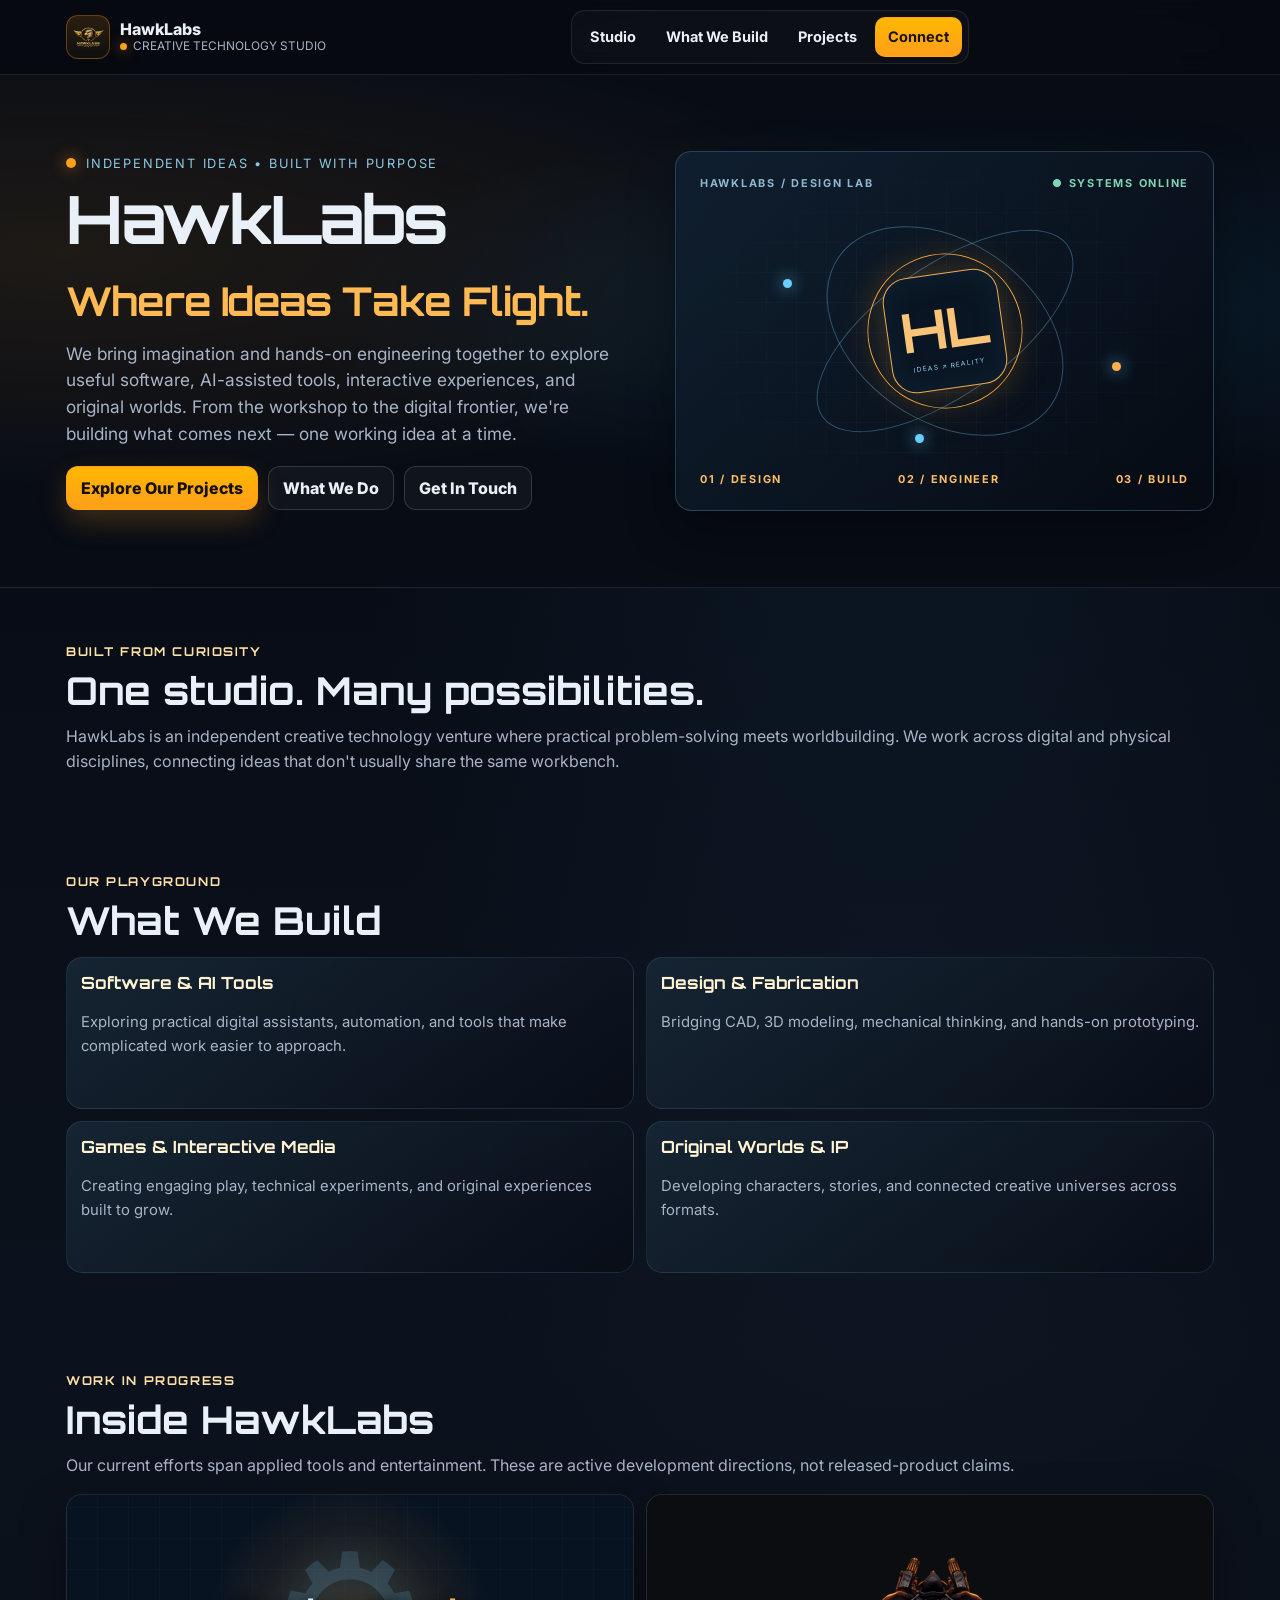
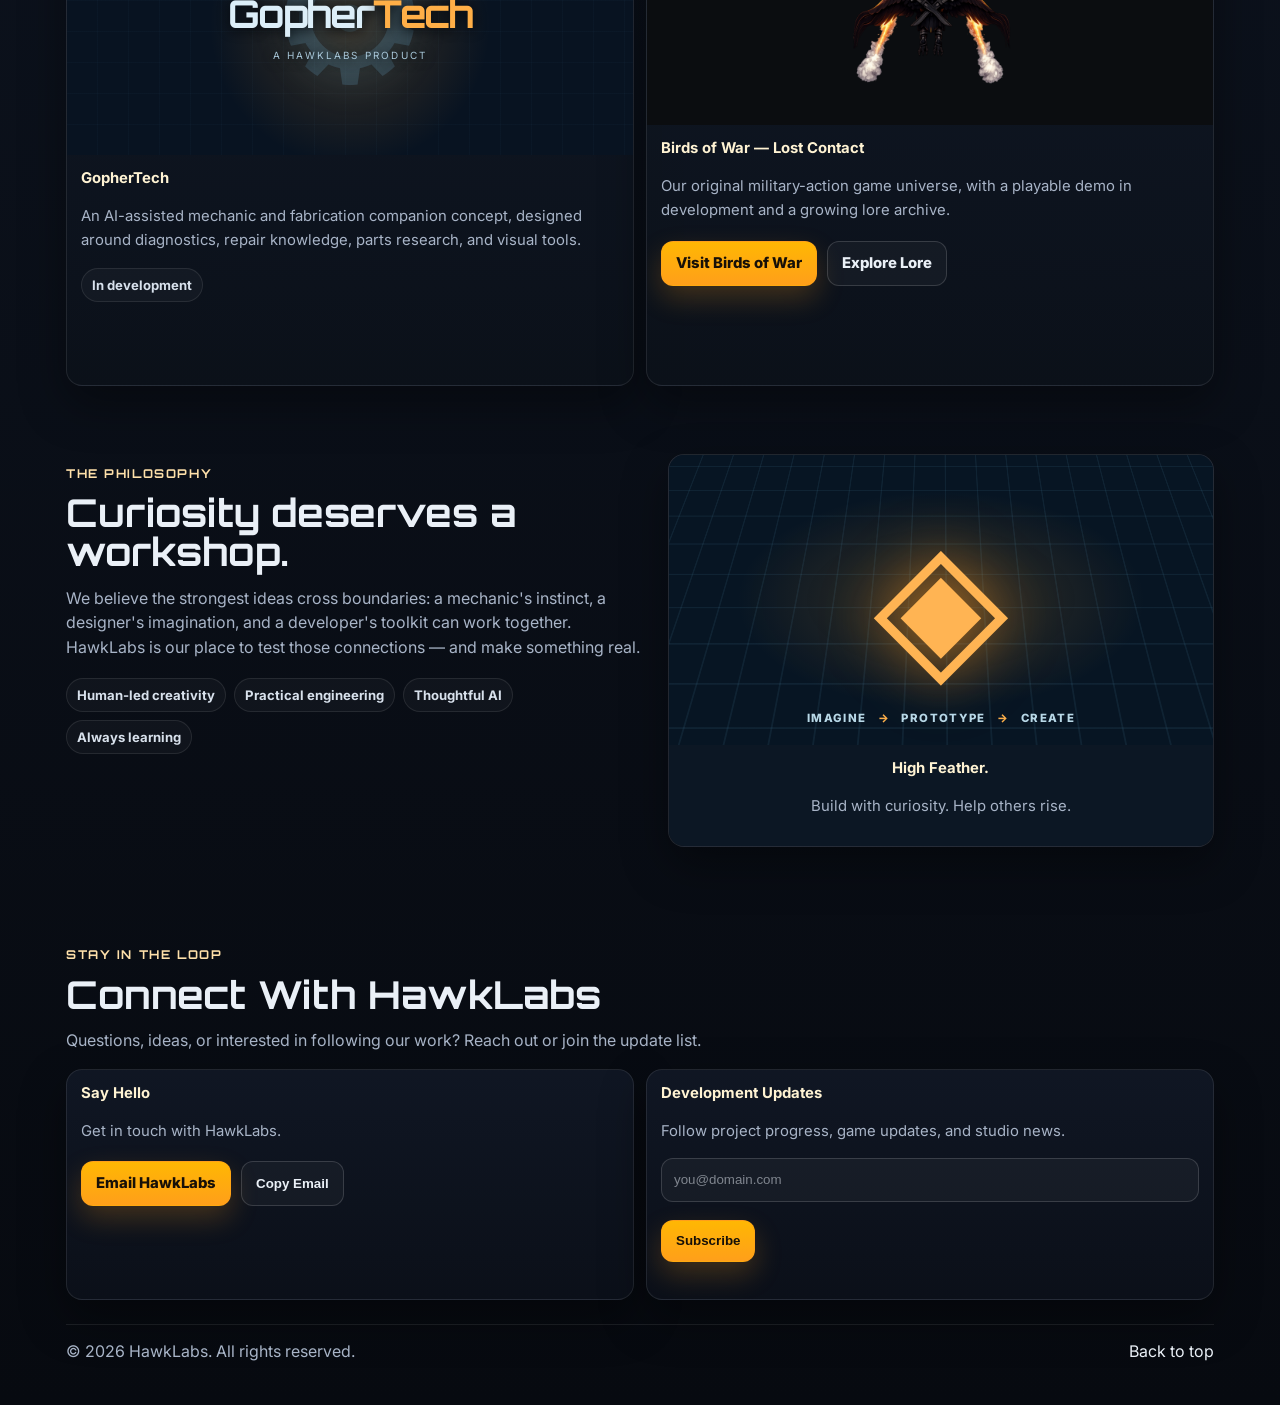
==== commit 56e558ca: "Wire original cinematic HawkLabs and GopherTech imagery with graceful fallbacks" ====
--- a/index.html
+++ b/index.html
@@ -23,7 +23,7 @@
 <h1>HawkLabs<br><span class="dim">Where Ideas Take Flight.</span></h1>
 <p>We bring imagination and hands-on engineering together to explore useful software, AI-assisted tools, interactive experiences, and original worlds. From the workshop to the digital frontier, we're building what comes next — one working idea at a time.</p>
 <div class="hl-hero-actions"><a class="hl-btn primary" href="#projects">Explore Our Projects</a><a class="hl-btn" href="#work">What We Do</a><a class="hl-btn" href="#contact">Get In Touch</a></div>
-</div><aside class="hl-hero-card hl-tech-hero" aria-label="HawkLabs design lab concept"><div class="hl-blueprint-head"><span>HAWKLABS / DESIGN LAB</span><span class="hl-signal">● SYSTEMS ONLINE</span></div><div class="hl-orbit-scene" aria-hidden="true"><div class="hl-orbit o1"></div><div class="hl-orbit o2"></div><div class="hl-orbit o3"></div><div class="hl-core"><span>HL</span><small>IDEAS ↗ REALITY</small></div><i class="hl-node n1"></i><i class="hl-node n2"></i><i class="hl-node n3"></i></div><div class="hl-blueprint-foot"><span>01 / DESIGN</span><span>02 / ENGINEER</span><span>03 / BUILD</span></div></aside></div></section>
+</div><aside class="hl-hero-card hl-tech-hero" aria-label="HawkLabs design lab concept"><img class="hl-cinematic-hero" src="assets/hawklabs-studio.png" alt="Futuristic HawkLabs engineering workshop with advanced design workstations" loading="eager" onerror="this.hidden=true"><div class="hl-blueprint-head"><span>HAWKLABS / DESIGN LAB</span><span class="hl-signal">● SYSTEMS ONLINE</span></div><div class="hl-orbit-scene" aria-hidden="true"><div class="hl-orbit o1"></div><div class="hl-orbit o2"></div><div class="hl-orbit o3"></div><div class="hl-core"><span>HL</span><small>IDEAS ↗ REALITY</small></div><i class="hl-node n1"></i><i class="hl-node n2"></i><i class="hl-node n3"></i></div><div class="hl-blueprint-foot"><span>01 / DESIGN</span><span>02 / ENGINEER</span><span>03 / BUILD</span></div></aside></div></section>
 <section class="hl-section" id="about"><div class="hl-section-head"><p class="eyebrow">Built from curiosity</p><h2>One studio. Many possibilities.</h2></div>
 <p class="sub">HawkLabs is an independent creative technology venture where practical problem-solving meets worldbuilding. We work across digital and physical disciplines, connecting ideas that don't usually share the same workbench.</p></section>
 <section class="hl-section" id="work"><div class="hl-section-head"><p class="eyebrow">Our playground</p><h2>What We Build</h2></div>
@@ -35,10 +35,10 @@
 </div></section>
 <section class="hl-section" id="projects"><div class="hl-section-head"><p class="eyebrow">Work in progress</p><h2>Inside HawkLabs</h2></div><p class="sub">Our current efforts span applied tools and entertainment. These are active development directions, not released-product claims.</p>
 <div class="hl-mini-grid">
-<article class="hl-card hl-media-card hl-gopher"><div class="hl-gopher-visual" role="img" aria-label="GopherTech mechanical diagnostics technology"><div class="hl-gopher-gear" aria-hidden="true">⚙</div><div class="hl-product-label"><b>Gopher<span>Tech</span></b><small>A HAWKLABS PRODUCT</small></div></div><div class="caption"><strong>GopherTech</strong><p>An AI-assisted mechanic and fabrication companion concept, designed around diagnostics, repair knowledge, parts research, and visual tools.</p><span class="hl-chip">In development</span></div></article>
+<article class="hl-card hl-media-card hl-gopher"><div class="hl-gopher-visual" role="img" aria-label="GopherTech mechanical diagnostics technology"><img class="hl-gopher-logo" src="assets/gophertech-logo.png" alt="GopherTech product logo" loading="lazy" onerror="this.hidden=true"><div class="hl-gopher-gear" aria-hidden="true">⚙</div><div class="hl-product-label"><b>Gopher<span>Tech</span></b><small>A HAWKLABS PRODUCT</small></div></div><div class="caption"><img class="hl-product-preview" src="assets/gophertech-showcase.png" alt="GopherTech AI repair diagnostics and parts finder concept on a workshop tablet" loading="lazy" onerror="this.hidden=true"><strong>GopherTech</strong><p>An AI-assisted mechanic and fabrication companion concept, designed around diagnostics, repair knowledge, parts research, and visual tools.</p><span class="hl-chip">In development</span></div></article>
 <article class="hl-card hl-media-card"><img src="assets/commander_hawk_boost.png" alt="Commander Hawk in flight from Birds of War" loading="lazy"><div class="caption"><strong>Birds of War — Lost Contact</strong><p>Our original military-action game universe, with a playable demo in development and a growing lore archive.</p><div class="hl-brand-actions"><a class="hl-btn primary" href="/birds-of-war.html">Visit Birds of War</a><a class="hl-btn" href="lore/">Explore Lore</a></div></div></article>
 </div></section>
-<section class="hl-section hl-split" id="vision"><div class="hl-copy-block"><div class="hl-section-head"><p class="eyebrow">The philosophy</p><h2>Curiosity deserves a workshop.</h2></div><p class="sub">We believe the strongest ideas cross boundaries: a mechanic's instinct, a designer's imagination, and a developer's toolkit can work together. HawkLabs is our place to test those connections — and make something real.</p><div class="hl-pill-row"><span class="hl-pill">Human-led creativity</span><span class="hl-pill">Practical engineering</span><span class="hl-pill">Thoughtful AI</span><span class="hl-pill">Always learning</span></div></div><article class="hl-card hl-badge-card hl-philosophy-visual"><div class="hl-philo-art"><div class="hl-philo-grid"></div><div class="hl-philo-wing" aria-hidden="true">◈</div><div class="hl-philo-label">IMAGINE <span>→</span> PROTOTYPE <span>→</span> CREATE</div></div><div class="caption"><strong>High Feather.</strong><p>Build with curiosity. Help others rise.</p></div></article></section>
+<section class="hl-section hl-split" id="vision"><div class="hl-copy-block"><div class="hl-section-head"><p class="eyebrow">The philosophy</p><h2>Curiosity deserves a workshop.</h2></div><p class="sub">We believe the strongest ideas cross boundaries: a mechanic's instinct, a designer's imagination, and a developer's toolkit can work together. HawkLabs is our place to test those connections — and make something real.</p><div class="hl-pill-row"><span class="hl-pill">Human-led creativity</span><span class="hl-pill">Practical engineering</span><span class="hl-pill">Thoughtful AI</span><span class="hl-pill">Always learning</span></div></div><article class="hl-card hl-badge-card hl-philosophy-visual"><div class="hl-philo-art"><img class="hl-philo-cinematic" src="assets/hawklabs-philosophy.png" alt="Futuristic invention lab exploring AI, CAD, mechanics and a soaring hawk blueprint" loading="lazy" onerror="this.hidden=true"><div class="hl-philo-grid"></div><div class="hl-philo-wing" aria-hidden="true">◈</div><div class="hl-philo-label">IMAGINE <span>→</span> PROTOTYPE <span>→</span> CREATE</div></div><div class="caption"><strong>High Feather.</strong><p>Build with curiosity. Help others rise.</p></div></article></section>
 <section class="hl-section" id="contact"><div class="hl-section-head"><p class="eyebrow">Stay in the loop</p><h2>Connect With HawkLabs</h2></div><p class="sub">Questions, ideas, or interested in following our work? Reach out or join the update list.</p>
 <div class="hl-mini-grid"><div class="hl-card"><div class="caption"><strong>Say Hello</strong><p>Get in touch with HawkLabs.</p><div class="hl-brand-actions"><a class="hl-btn primary" id="emailBtn" href="#">Email HawkLabs</a><button class="hl-btn" id="copyEmailBtn" type="button">Copy Email</button></div><div class="hl-form-note" id="copyStatus" role="status" aria-live="polite"></div></div></div>
 <div class="hl-card"><div class="caption"><strong>Development Updates</strong><p>Follow project progress, game updates, and studio news.</p><form id="updatesForm" name="updates" method="POST" data-netlify="true" action="/thanks.html" netlify-honeypot="bot-field" class="hl-form"><input type="hidden" name="form-name" value="updates"><p class="hl-honeypot"><label>Do not fill this out: <input name="bot-field"></label></p><label><span class="sr-only">Email</span><input type="email" name="email" placeholder="you@domain.com" required></label><div class="hl-brand-actions"><button class="hl-btn primary" type="submit">Subscribe</button></div><div id="updatesStatus" role="status" aria-live="polite" class="hl-form-note"></div></form></div></div></div>
--- a/styles.css
+++ b/styles.css
@@ -680,3 +680,44 @@
 #projects .hl-media-card .caption { min-height: 230px; }
 #vision { padding-top: 24px; }
 @media (max-width: 900px) { .hl-topbar-wrap > .hl-nav:not([hidden]) { display: flex; } }
+
+/* FUTURISTIC STUDIO IDENTITY — enhancement layer */
+body {background:radial-gradient(ellipse at 70% 1%,rgba(34,96,132,.14),transparent 44%),linear-gradient(180deg,#050810,#0c121d 45%,#070a10);}
+.hl-hero {background:radial-gradient(ellipse at 75% 45%,rgba(20,105,150,.20),transparent 48%),radial-gradient(ellipse at 5% 35%,rgba(255,159,26,.095),transparent 52%),#070c15;}
+.hl-hero-inner {padding-top:76px;padding-bottom:76px;gap:48px;}
+.hl-hero h1 {letter-spacing:-.035em;line-height:1.08;}
+.hl-hero h1 .dim {font-size:clamp(1.55rem,3.1vw,2.9rem);color:#ffba54;line-height:1.28;letter-spacing:-.02em;}
+.hl-kicker {color:#8ccae4;}
+.hl-tech-hero {min-height:360px;padding:24px;position:relative;display:flex;flex-direction:column;justify-content:space-between;isolation:isolate;background:linear-gradient(135deg,rgba(16,32,48,.96),rgba(6,11,20,.98));border-color:rgba(106,170,208,.29);}
+.hl-tech-hero:before {content:"";position:absolute;inset:0;z-index:-1;background:linear-gradient(rgba(105,186,231,.07) 1px,transparent 1px),linear-gradient(90deg,rgba(105,186,231,.07) 1px,transparent 1px);background-size:30px 30px;mask-image:radial-gradient(ellipse,black,transparent 75%);}
+.hl-blueprint-head,.hl-blueprint-foot {display:flex;justify-content:space-between;gap:8px;flex-wrap:wrap;color:#8fb7cd;font:700 .68rem Inter,sans-serif;letter-spacing:.16em;}
+.hl-blueprint-foot {color:#ffbf69;}
+.hl-signal {color:#80d5b5;}
+.hl-orbit-scene {height:260px;display:grid;place-items:center;position:relative;}
+.hl-orbit {position:absolute;left:50%;top:50%;transform:translate(-50%,-50%) rotate(-22deg);border:1px solid rgba(116,199,247,.35);border-radius:50%;}
+.hl-orbit.o1 {width:155px;height:155px;border-color:#ffab40;box-shadow:0 0 45px rgba(255,159,26,.09);}
+.hl-orbit.o2 {width:260px;height:180px;transform:translate(-50%,-50%) rotate(35deg);}
+.hl-orbit.o3 {width:300px;height:130px;transform:translate(-50%,-50%) rotate(-35deg);}
+.hl-core {width:116px;height:116px;border-radius:25px;transform:rotate(-8deg);display:grid;place-content:center;text-align:center;border:1px solid #edaa50;box-shadow:0 0 35px rgba(255,159,26,.24),inset 0 0 30px rgba(28,92,129,.17);background:#0a1523;}
+.hl-core span {font:700 3.4rem Orbitron,sans-serif;color:#f9c478;}
+.hl-core small {font-size:.42rem;letter-spacing:.15em;color:#8ccae4;}
+.hl-node {position:absolute;width:9px;height:9px;border-radius:50%;background:#68cfff;box-shadow:0 0 16px #60bdeb;}
+.hl-node.n1 {left:17%;top:30%}.hl-node.n2 {right:14%;top:62%;background:#ffae4d}.hl-node.n3 {left:44%;bottom:7%}
+#work .hl-card {background:linear-gradient(145deg,rgba(23,38,53,.92),rgba(9,14,24,.96));border:1px solid rgba(100,165,200,.16);box-shadow:none;transition:transform .2s,border-color .2s;}
+#work .hl-card:hover {transform:translateY(-3px);border-color:rgba(255,159,26,.45);}
+#work .caption strong {font-family:Orbitron,sans-serif;font-size:1.05rem;}
+.hl-gopher-visual {min-height:260px;position:relative;display:grid;place-items:center;overflow:hidden;background:radial-gradient(circle at 50%,rgba(243,159,49,.22),transparent 45%),repeating-linear-gradient(0deg,transparent 0 30px,rgba(76,143,189,.07) 31px),repeating-linear-gradient(90deg,transparent 0 30px,rgba(76,143,189,.07) 31px),#081321;}
+.hl-gopher-gear {position:absolute;left:50%;top:47%;transform:translate(-50%,-50%);font-size:180px;line-height:1;color:rgba(119,186,226,.18);text-shadow:0 0 38px rgba(44,151,214,.20);}
+.hl-product-label {position:relative;text-align:center;text-shadow:0 2px 12px #02060a;}
+.hl-product-label b {display:block;font:700 clamp(1.8rem,3vw,2.5rem) Orbitron,sans-serif;color:#dceef8;letter-spacing:-.05em;}
+.hl-product-label b span {color:#ffaf47;}
+.hl-product-label small {display:block;margin-top:12px;letter-spacing:.22em;color:#a9c8da;font-size:.62rem;}
+.hl-philosophy-visual {padding:0;align-self:stretch;text-align:center;}
+.hl-philo-art {height:290px;position:relative;display:grid;place-items:center;overflow:hidden;background:radial-gradient(ellipse at center,rgba(232,153,46,.21),transparent 53%),#071523;}
+.hl-philo-grid {position:absolute;inset:0;background:linear-gradient(rgba(106,191,230,.08) 1px,transparent 1px),linear-gradient(90deg,rgba(106,191,230,.08) 1px,transparent 1px);background-size:25px 25px;transform:perspective(350px) rotateX(25deg) scale(1.5);}
+.hl-philo-wing {font-size:11rem;position:relative;color:#ffb453;text-shadow:0 0 55px rgba(255,152,29,.6);}
+.hl-philo-label {position:absolute;bottom:20px;color:#b8d8e7;letter-spacing:.12em;font-size:.71rem;font-weight:800;}
+.hl-philo-label span {color:#fbae4a;padding:0 8px;}
+.hl-philosophy-visual .caption {background:#0c1724;}
+@media(max-width:900px){.hl-hero-inner{padding-top:40px;padding-bottom:45px}.hl-tech-hero{min-height:320px}}
+@media(prefers-reduced-motion:reduce){.hl-btn,#work .hl-card{transition:none}}
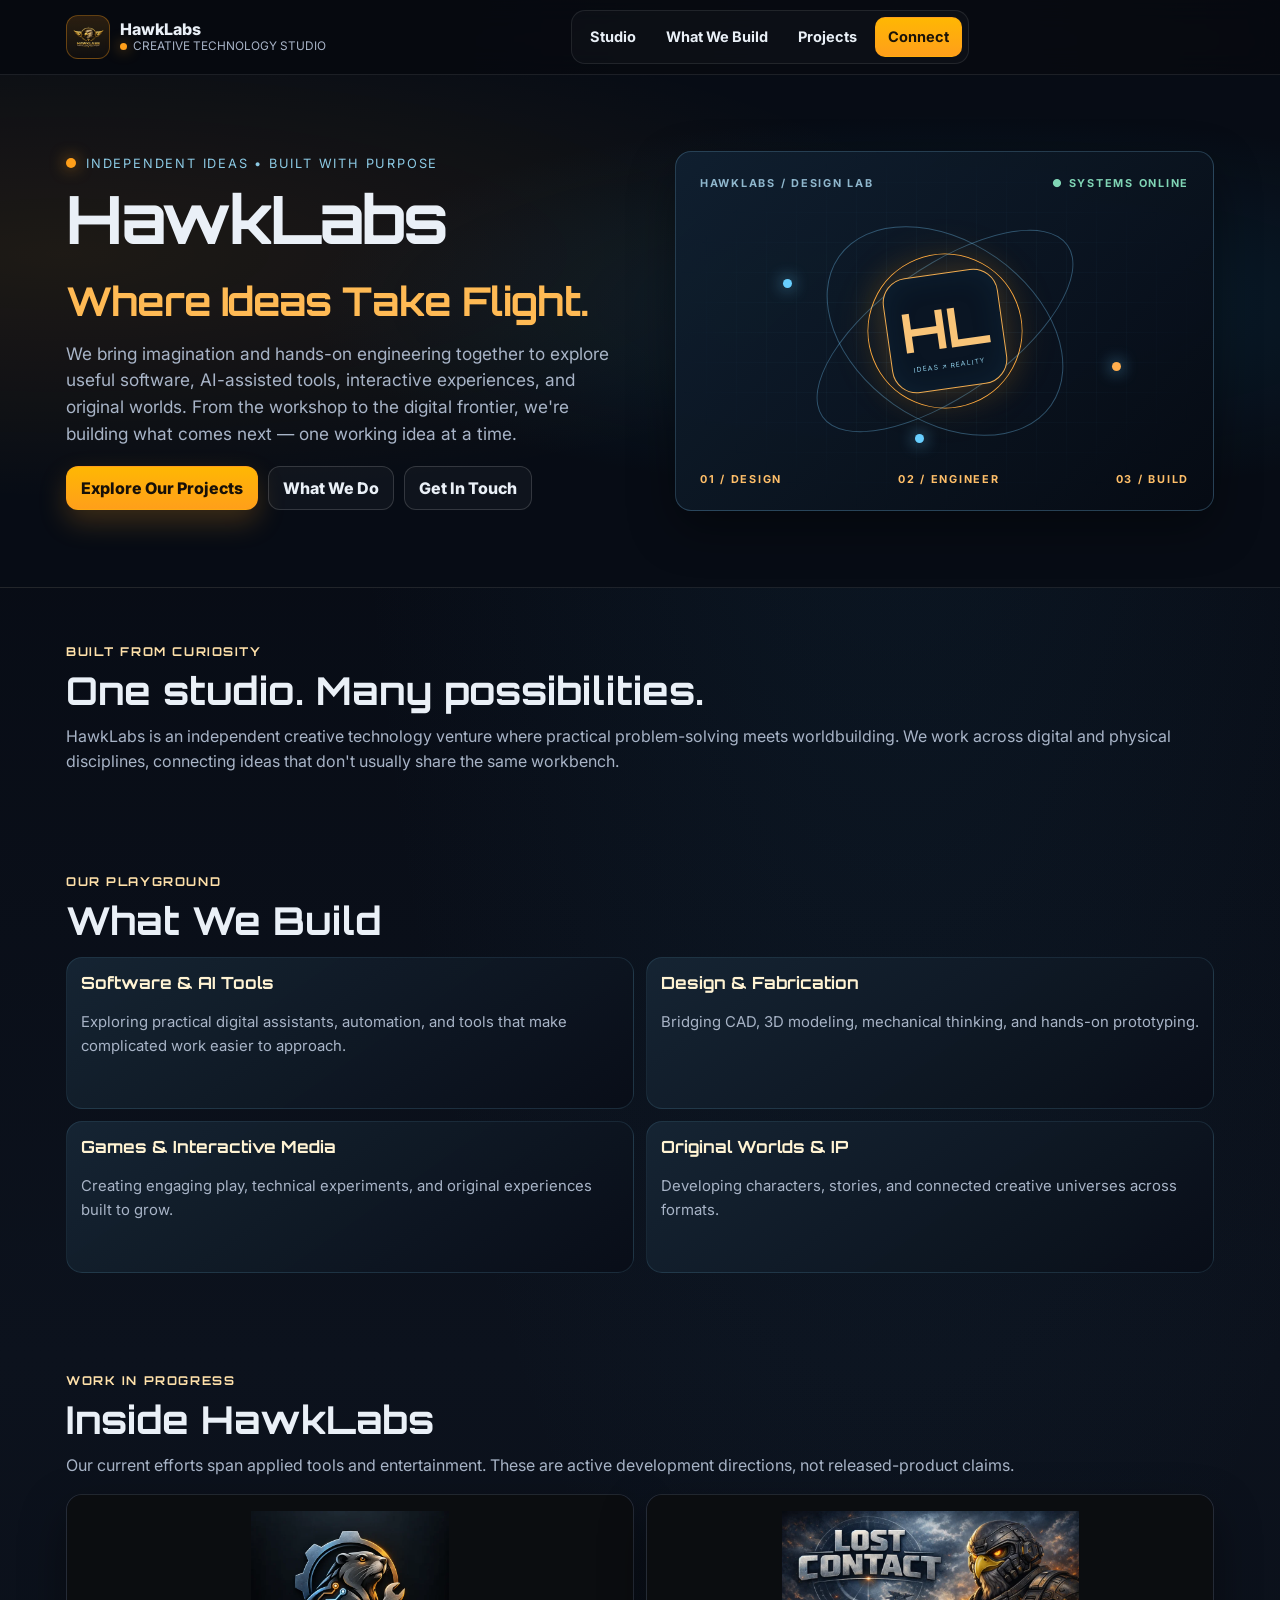
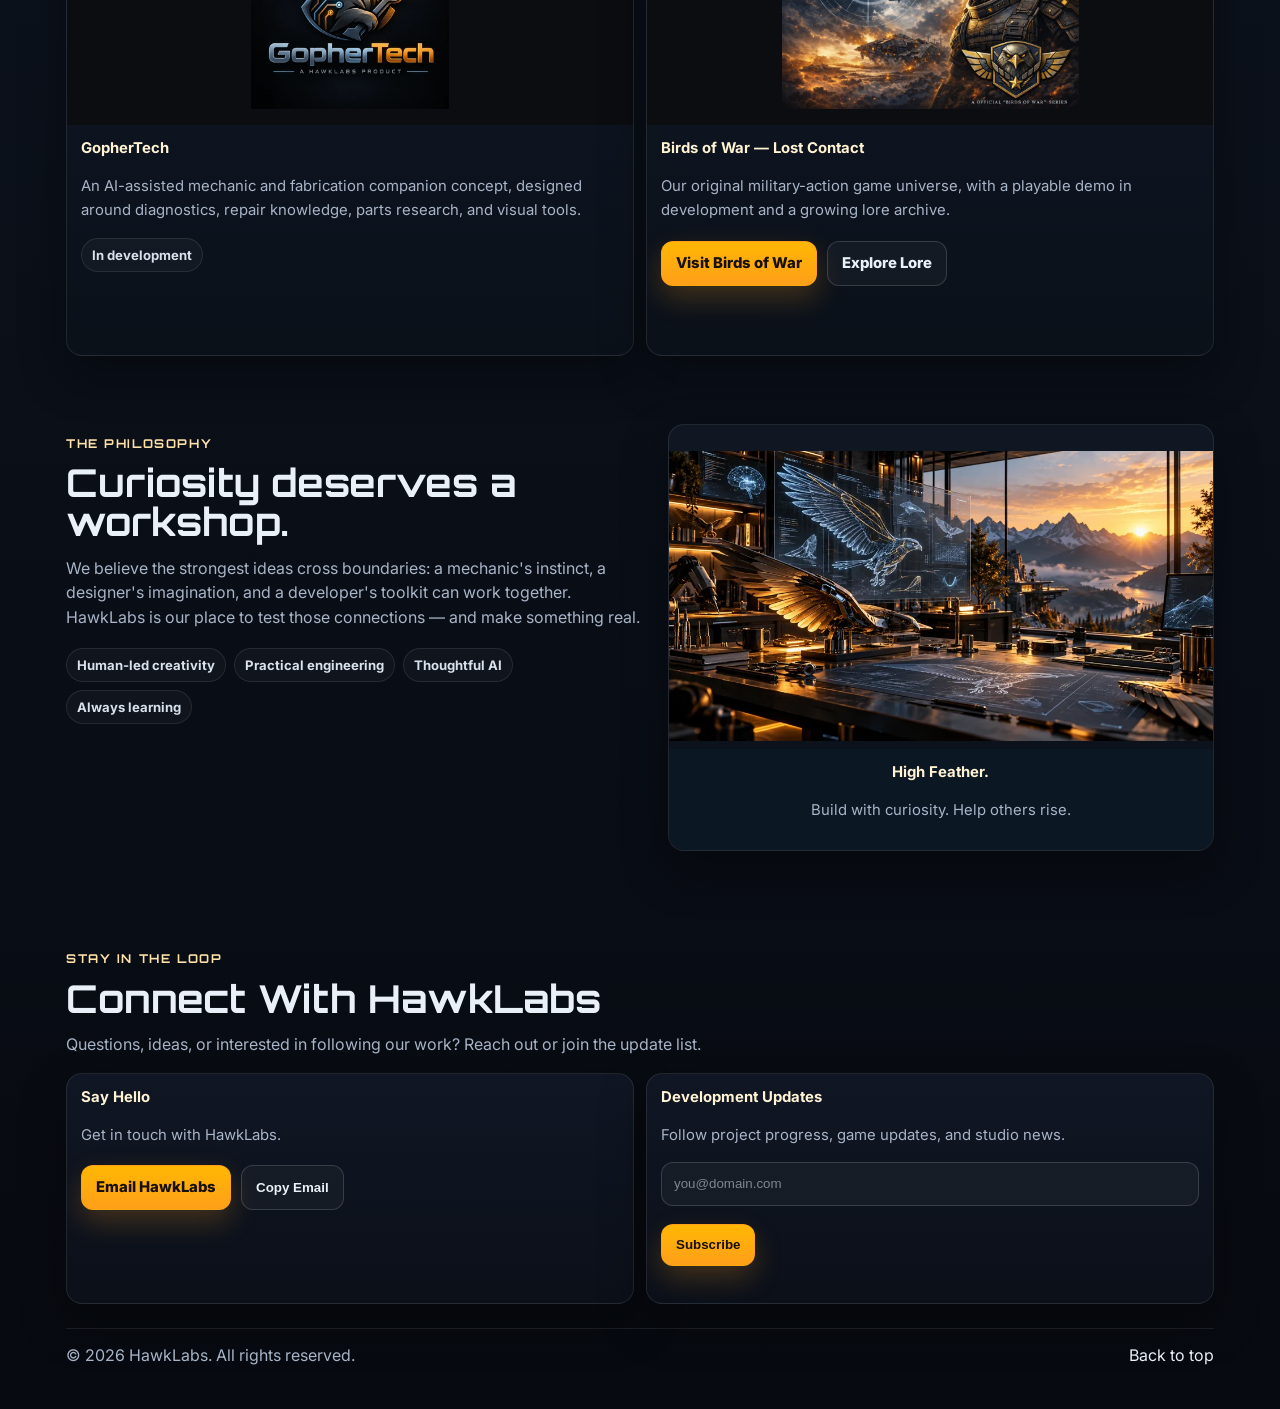
==== commit f53b6b2d: "Add supplied GopherTech, Lost Contact and workshop imagery" ====
--- a/index.html
+++ b/index.html
@@ -10,7 +10,11 @@
 <link rel="preconnect" href="https://fonts.gstatic.com" crossorigin>
 <link href="https://fonts.googleapis.com/css2?family=Orbitron:wght@500;700&family=Inter:wght@400;600;700;800&display=swap" rel="stylesheet">
 <link rel="stylesheet" href="styles.css">
-</head>
+<style>/* Supplied project artwork, preserving the existing card layout. */
+#projects .hl-media-card img { display:block; width:100%; }
+#projects .hl-media-card .hl-project-logo { object-fit:contain; }
+.hl-philosophy-visual .hl-studio-photo { display:block; width:100%; height:290px; object-fit:cover; }
+</style></head>
 <body>
 <header class="hl-topbar-wrap"><div class="hl-topbar">
 <a class="hl-brand" href="#top" aria-label="HawkLabs home"><span class="hl-brand-btn"><img src="assets/button_logo_brand.png" alt=""></span><span class="hl-brand-text"><span class="hl-brand-title">HawkLabs</span><span class="hl-brand-sub"><span class="dot"></span>CREATIVE TECHNOLOGY STUDIO</span></span></a>
@@ -23,7 +27,7 @@
 <h1>HawkLabs<br><span class="dim">Where Ideas Take Flight.</span></h1>
 <p>We bring imagination and hands-on engineering together to explore useful software, AI-assisted tools, interactive experiences, and original worlds. From the workshop to the digital frontier, we're building what comes next — one working idea at a time.</p>
 <div class="hl-hero-actions"><a class="hl-btn primary" href="#projects">Explore Our Projects</a><a class="hl-btn" href="#work">What We Do</a><a class="hl-btn" href="#contact">Get In Touch</a></div>
-</div><aside class="hl-hero-card hl-tech-hero" aria-label="HawkLabs design lab concept"><img class="hl-cinematic-hero" src="assets/hawklabs-studio.png" alt="Futuristic HawkLabs engineering workshop with advanced design workstations" loading="eager" onerror="this.hidden=true"><div class="hl-blueprint-head"><span>HAWKLABS / DESIGN LAB</span><span class="hl-signal">● SYSTEMS ONLINE</span></div><div class="hl-orbit-scene" aria-hidden="true"><div class="hl-orbit o1"></div><div class="hl-orbit o2"></div><div class="hl-orbit o3"></div><div class="hl-core"><span>HL</span><small>IDEAS ↗ REALITY</small></div><i class="hl-node n1"></i><i class="hl-node n2"></i><i class="hl-node n3"></i></div><div class="hl-blueprint-foot"><span>01 / DESIGN</span><span>02 / ENGINEER</span><span>03 / BUILD</span></div></aside></div></section>
+</div><aside class="hl-hero-card hl-tech-hero" aria-label="HawkLabs design lab concept"><div class="hl-blueprint-head"><span>HAWKLABS / DESIGN LAB</span><span class="hl-signal">● SYSTEMS ONLINE</span></div><div class="hl-orbit-scene" aria-hidden="true"><div class="hl-orbit o1"></div><div class="hl-orbit o2"></div><div class="hl-orbit o3"></div><div class="hl-core"><span>HL</span><small>IDEAS ↗ REALITY</small></div><i class="hl-node n1"></i><i class="hl-node n2"></i><i class="hl-node n3"></i></div><div class="hl-blueprint-foot"><span>01 / DESIGN</span><span>02 / ENGINEER</span><span>03 / BUILD</span></div></aside></div></section>
 <section class="hl-section" id="about"><div class="hl-section-head"><p class="eyebrow">Built from curiosity</p><h2>One studio. Many possibilities.</h2></div>
 <p class="sub">HawkLabs is an independent creative technology venture where practical problem-solving meets worldbuilding. We work across digital and physical disciplines, connecting ideas that don't usually share the same workbench.</p></section>
 <section class="hl-section" id="work"><div class="hl-section-head"><p class="eyebrow">Our playground</p><h2>What We Build</h2></div>
@@ -35,10 +39,10 @@
 </div></section>
 <section class="hl-section" id="projects"><div class="hl-section-head"><p class="eyebrow">Work in progress</p><h2>Inside HawkLabs</h2></div><p class="sub">Our current efforts span applied tools and entertainment. These are active development directions, not released-product claims.</p>
 <div class="hl-mini-grid">
-<article class="hl-card hl-media-card hl-gopher"><div class="hl-gopher-visual" role="img" aria-label="GopherTech mechanical diagnostics technology"><img class="hl-gopher-logo" src="assets/gophertech-logo.png" alt="GopherTech product logo" loading="lazy" onerror="this.hidden=true"><div class="hl-gopher-gear" aria-hidden="true">⚙</div><div class="hl-product-label"><b>Gopher<span>Tech</span></b><small>A HAWKLABS PRODUCT</small></div></div><div class="caption"><img class="hl-product-preview" src="assets/gophertech-showcase.png" alt="GopherTech AI repair diagnostics and parts finder concept on a workshop tablet" loading="lazy" onerror="this.hidden=true"><strong>GopherTech</strong><p>An AI-assisted mechanic and fabrication companion concept, designed around diagnostics, repair knowledge, parts research, and visual tools.</p><span class="hl-chip">In development</span></div></article>
-<article class="hl-card hl-media-card"><img src="assets/commander_hawk_boost.png" alt="Commander Hawk in flight from Birds of War" loading="lazy"><div class="caption"><strong>Birds of War — Lost Contact</strong><p>Our original military-action game universe, with a playable demo in development and a growing lore archive.</p><div class="hl-brand-actions"><a class="hl-btn primary" href="/birds-of-war.html">Visit Birds of War</a><a class="hl-btn" href="lore/">Explore Lore</a></div></div></article>
+<article class="hl-card hl-media-card hl-gopher"><img class="hl-project-logo" src="[data-uri]" alt="GopherTech — a HawkLabs product" loading="lazy" width="640" height="640"><div class="caption"><strong>GopherTech</strong><p>An AI-assisted mechanic and fabrication companion concept, designed around diagnostics, repair knowledge, parts research, and visual tools.</p><span class="hl-chip">In development</span></div></article>
+<article class="hl-card hl-media-card"><img src="[data-uri]" alt="Birds of War: Lost Contact title artwork with Commander Hawk" loading="lazy"><div class="caption"><strong>Birds of War — Lost Contact</strong><p>Our original military-action game universe, with a playable demo in development and a growing lore archive.</p><div class="hl-brand-actions"><a class="hl-btn primary" href="/birds-of-war.html">Visit Birds of War</a><a class="hl-btn" href="lore/">Explore Lore</a></div></div></article>
 </div></section>
-<section class="hl-section hl-split" id="vision"><div class="hl-copy-block"><div class="hl-section-head"><p class="eyebrow">The philosophy</p><h2>Curiosity deserves a workshop.</h2></div><p class="sub">We believe the strongest ideas cross boundaries: a mechanic's instinct, a designer's imagination, and a developer's toolkit can work together. HawkLabs is our place to test those connections — and make something real.</p><div class="hl-pill-row"><span class="hl-pill">Human-led creativity</span><span class="hl-pill">Practical engineering</span><span class="hl-pill">Thoughtful AI</span><span class="hl-pill">Always learning</span></div></div><article class="hl-card hl-badge-card hl-philosophy-visual"><div class="hl-philo-art"><img class="hl-philo-cinematic" src="assets/hawklabs-philosophy.png" alt="Futuristic invention lab exploring AI, CAD, mechanics and a soaring hawk blueprint" loading="lazy" onerror="this.hidden=true"><div class="hl-philo-grid"></div><div class="hl-philo-wing" aria-hidden="true">◈</div><div class="hl-philo-label">IMAGINE <span>→</span> PROTOTYPE <span>→</span> CREATE</div></div><div class="caption"><strong>High Feather.</strong><p>Build with curiosity. Help others rise.</p></div></article></section>
+<section class="hl-section hl-split" id="vision"><div class="hl-copy-block"><div class="hl-section-head"><p class="eyebrow">The philosophy</p><h2>Curiosity deserves a workshop.</h2></div><p class="sub">We believe the strongest ideas cross boundaries: a mechanic's instinct, a designer's imagination, and a developer's toolkit can work together. HawkLabs is our place to test those connections — and make something real.</p><div class="hl-pill-row"><span class="hl-pill">Human-led creativity</span><span class="hl-pill">Practical engineering</span><span class="hl-pill">Thoughtful AI</span><span class="hl-pill">Always learning</span></div></div><article class="hl-card hl-badge-card hl-philosophy-visual"><img class="hl-studio-photo" src="[data-uri]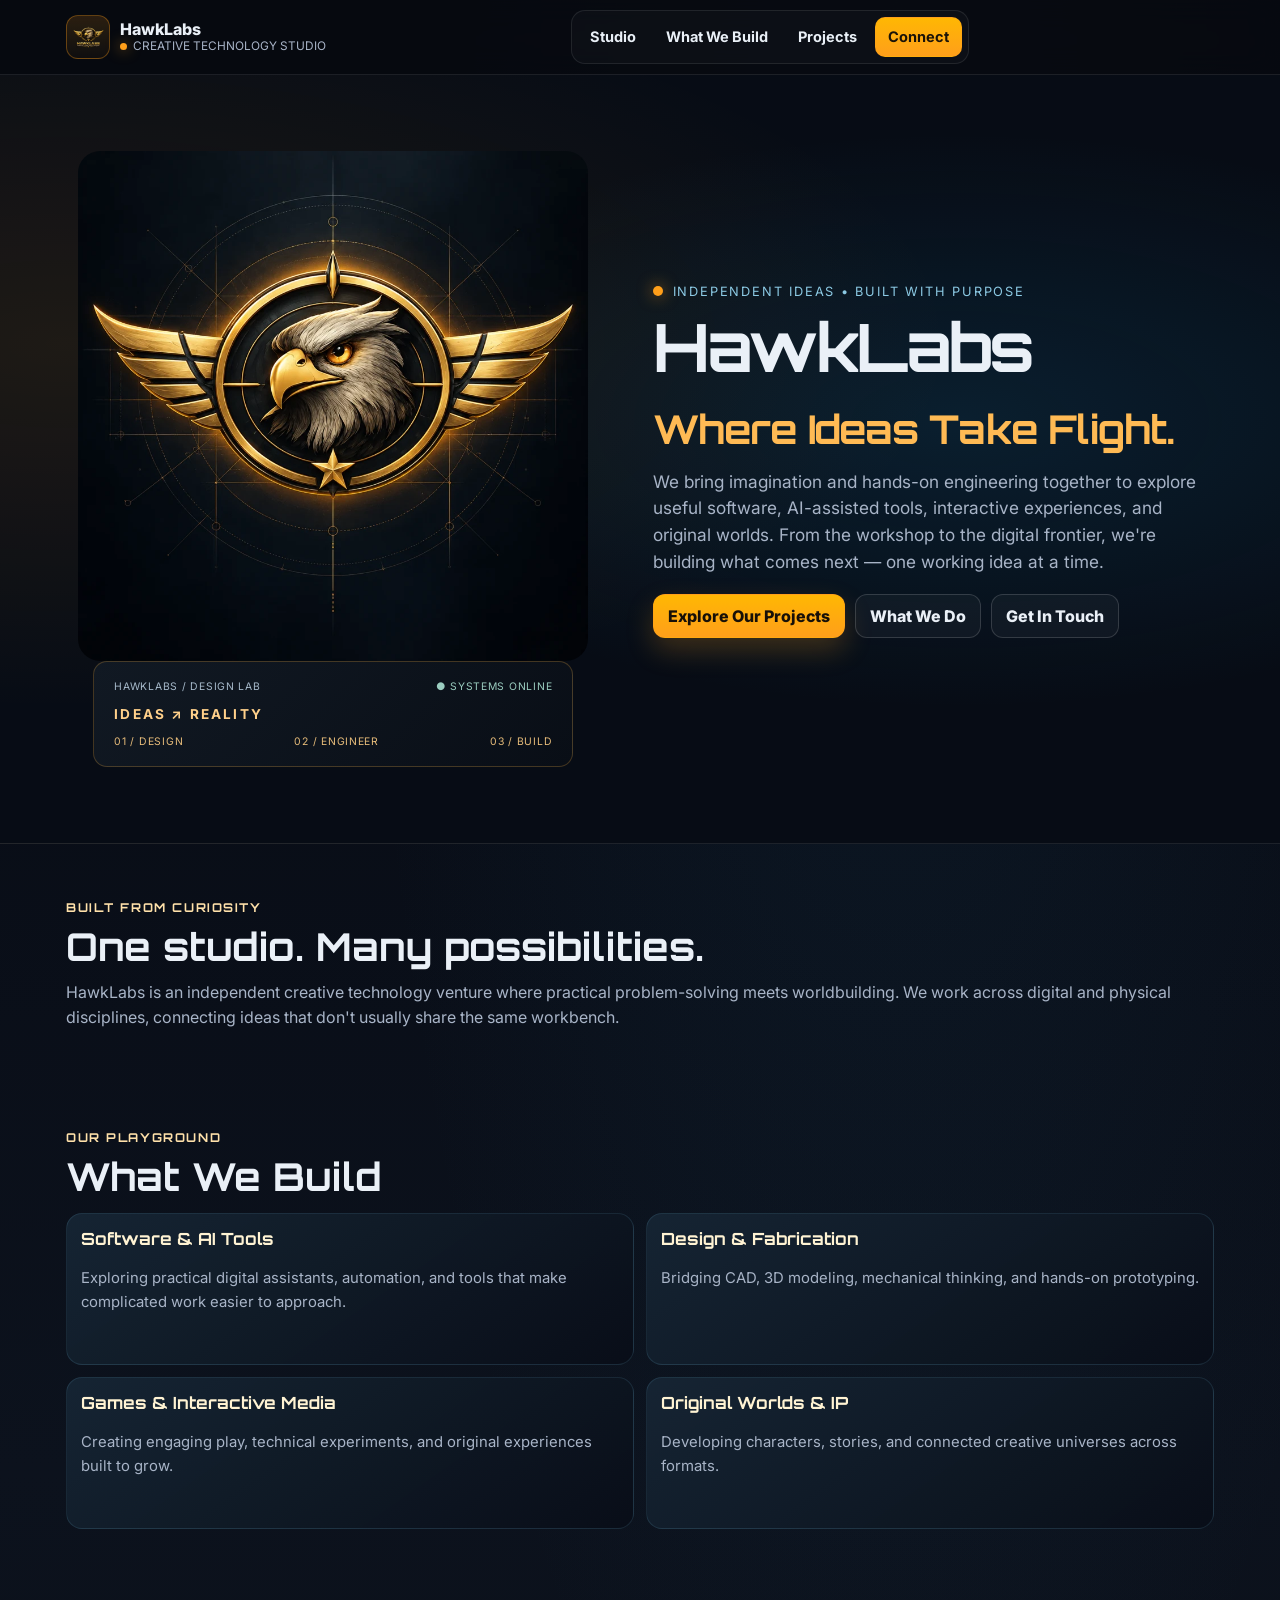
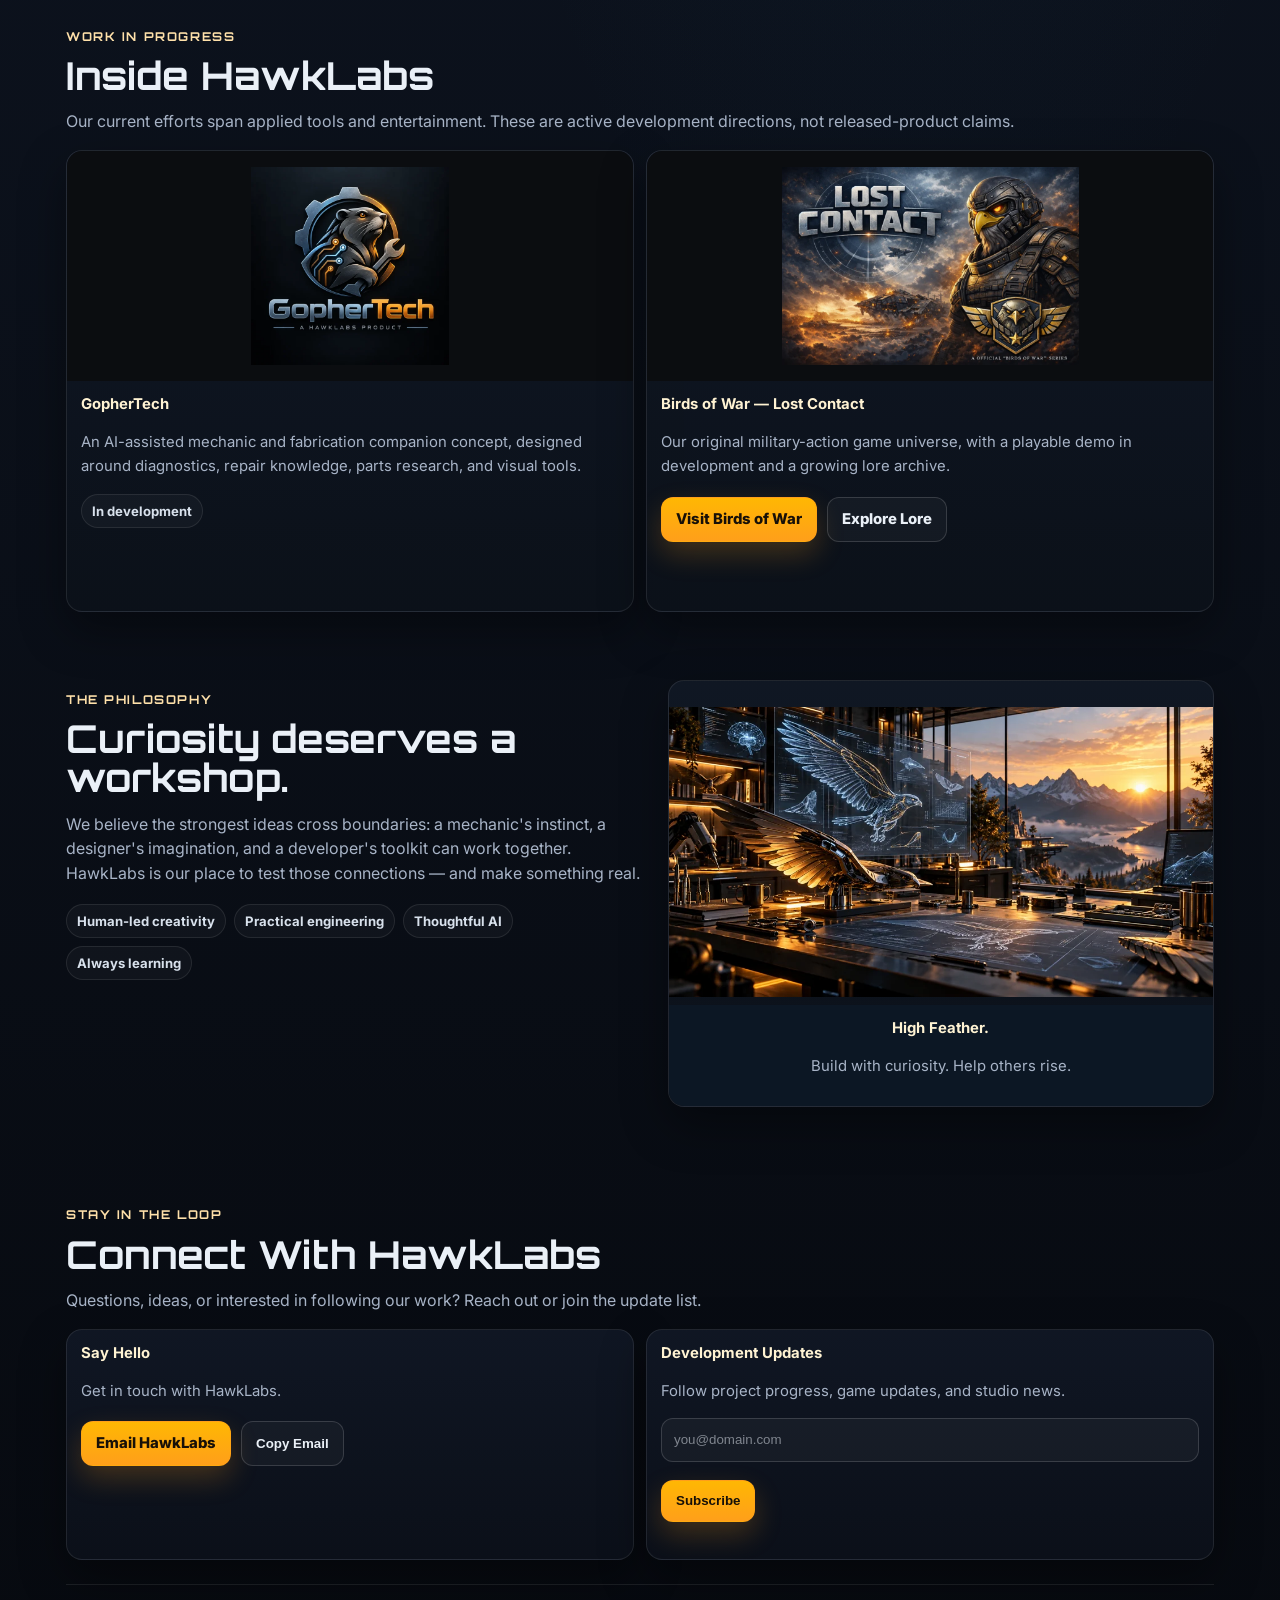
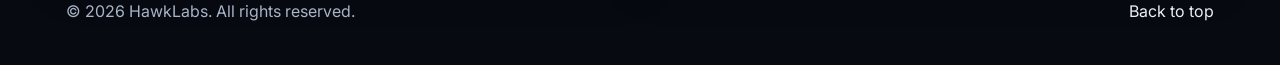
==== commit 7c4f4955: "Feature refined HawkLabs emblem beside studio introduction" ====
--- a/index.html
+++ b/index.html
@@ -14,6 +14,19 @@
 #projects .hl-media-card img { display:block; width:100%; }
 #projects .hl-media-card .hl-project-logo { object-fit:contain; }
 .hl-philosophy-visual .hl-studio-photo { display:block; width:100%; height:290px; object-fit:cover; }
+
+/* HawkLabs hero identity: emblem left, studio introduction right. */
+.hl-hero-identity { min-width:0; align-self:center; }
+.hl-hero-emblem { display:block; width:100%; max-width:510px; height:auto; margin:0 auto; border-radius:22px; }
+.hl-identity-panel { margin:0 auto; max-width:480px; padding:18px 20px; border:1px solid rgba(255,183,67,.23); border-radius:14px; background:linear-gradient(135deg,#111923,#090e16); }
+.hl-identity-status,.hl-identity-stages { display:flex; flex-wrap:wrap; justify-content:space-between; gap:12px; font-size:.65rem; letter-spacing:.07em; }
+.hl-identity-status { color:#a7bacb; }
+.hl-identity-status span:last-child { color:#9bcdc0; }
+.hl-identity-motto { color:#ffd08a; font-weight:700; letter-spacing:.16em; margin:13px 0; font-size:.85rem; }
+.hl-identity-stages { color:#e7bc7a; }
+.hl-hero-inner { grid-template-columns:1fr 1.05fr; gap:52px; }
+.hl-hero-copy { min-width:0; }
+@media(max-width:900px) { .hl-hero-inner { grid-template-columns:1fr; gap:32px; } .hl-hero-emblem { max-width:390px; } .hl-hero-copy { text-align:left; } }
 </style></head>
 <body>
 <header class="hl-topbar-wrap"><div class="hl-topbar">
@@ -22,12 +35,12 @@
 <button class="hl-menu-btn" id="navbtn" type="button" aria-label="Open menu" aria-expanded="false">MENU</button>
 </div><nav class="hl-nav" id="mobileNav" hidden aria-label="Mobile navigation"><a href="#about">Studio</a><a href="#work">What We Build</a><a href="#projects">Projects</a><a href="#contact" class="is-cta">Connect</a></nav></header>
 <main id="top">
-<section class="hl-hero"><div class="hl-hero-inner"><div class="hl-hero-copy">
+<section class="hl-hero"><div class="hl-hero-inner"><div class="hl-hero-identity"><img class="hl-hero-emblem" src="[data-uri]" alt="HawkLabs gold winged hawk emblem on an engineering blueprint background" width="900" height="900" fetchpriority="high"><div class="hl-identity-panel"><div class="hl-identity-status"><span>HAWKLABS / DESIGN LAB</span><span>● SYSTEMS ONLINE</span></div><div class="hl-identity-motto">IDEAS ↗ REALITY</div><div class="hl-identity-stages"><span>01 / DESIGN</span><span>02 / ENGINEER</span><span>03 / BUILD</span></div></div></div><div class="hl-hero-copy">
 <div class="hl-kicker"><span class="amber-dot" aria-hidden="true"></span>INDEPENDENT IDEAS • BUILT WITH PURPOSE</div>
 <h1>HawkLabs<br><span class="dim">Where Ideas Take Flight.</span></h1>
 <p>We bring imagination and hands-on engineering together to explore useful software, AI-assisted tools, interactive experiences, and original worlds. From the workshop to the digital frontier, we're building what comes next — one working idea at a time.</p>
 <div class="hl-hero-actions"><a class="hl-btn primary" href="#projects">Explore Our Projects</a><a class="hl-btn" href="#work">What We Do</a><a class="hl-btn" href="#contact">Get In Touch</a></div>
-</div><aside class="hl-hero-card hl-tech-hero" aria-label="HawkLabs design lab concept"><div class="hl-blueprint-head"><span>HAWKLABS / DESIGN LAB</span><span class="hl-signal">● SYSTEMS ONLINE</span></div><div class="hl-orbit-scene" aria-hidden="true"><div class="hl-orbit o1"></div><div class="hl-orbit o2"></div><div class="hl-orbit o3"></div><div class="hl-core"><span>HL</span><small>IDEAS ↗ REALITY</small></div><i class="hl-node n1"></i><i class="hl-node n2"></i><i class="hl-node n3"></i></div><div class="hl-blueprint-foot"><span>01 / DESIGN</span><span>02 / ENGINEER</span><span>03 / BUILD</span></div></aside></div></section>
+</div></div></section>
 <section class="hl-section" id="about"><div class="hl-section-head"><p class="eyebrow">Built from curiosity</p><h2>One studio. Many possibilities.</h2></div>
 <p class="sub">HawkLabs is an independent creative technology venture where practical problem-solving meets worldbuilding. We work across digital and physical disciplines, connecting ideas that don't usually share the same workbench.</p></section>
 <section class="hl-section" id="work"><div class="hl-section-head"><p class="eyebrow">Our playground</p><h2>What We Build</h2></div>
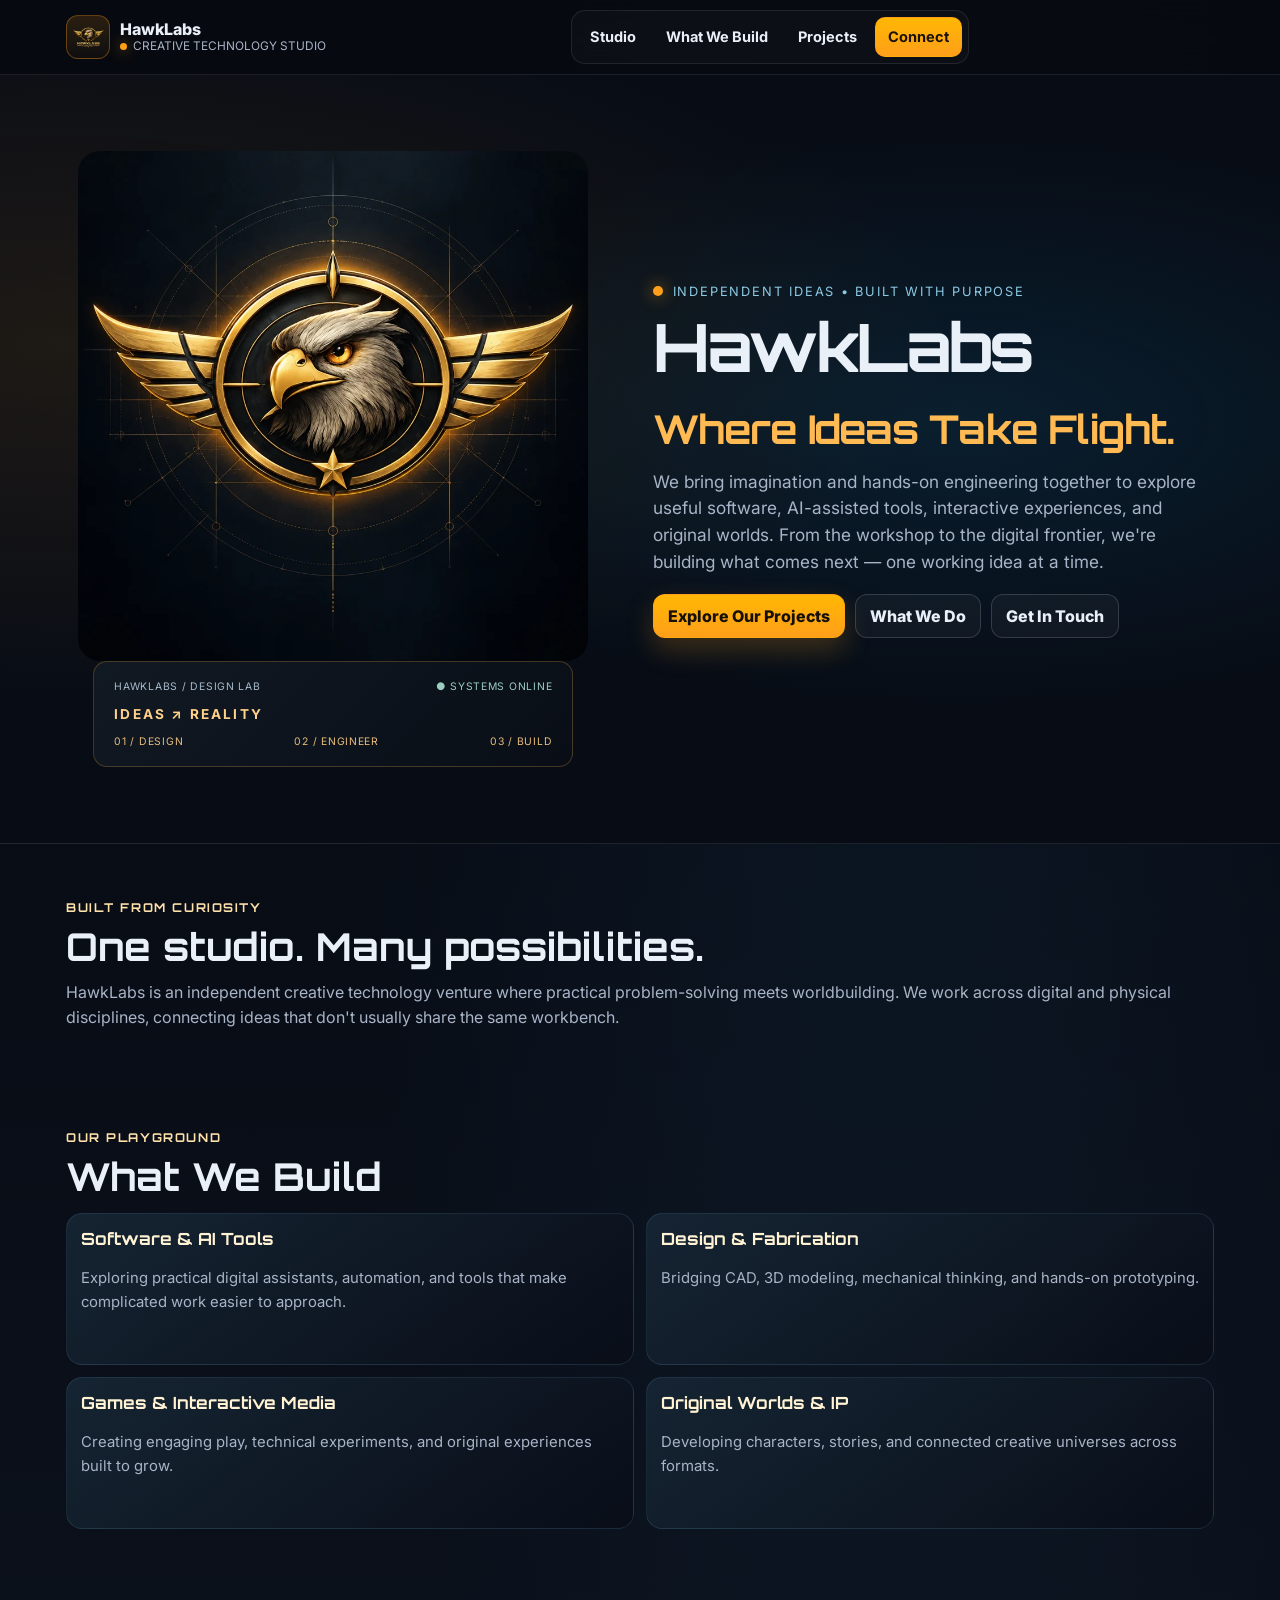
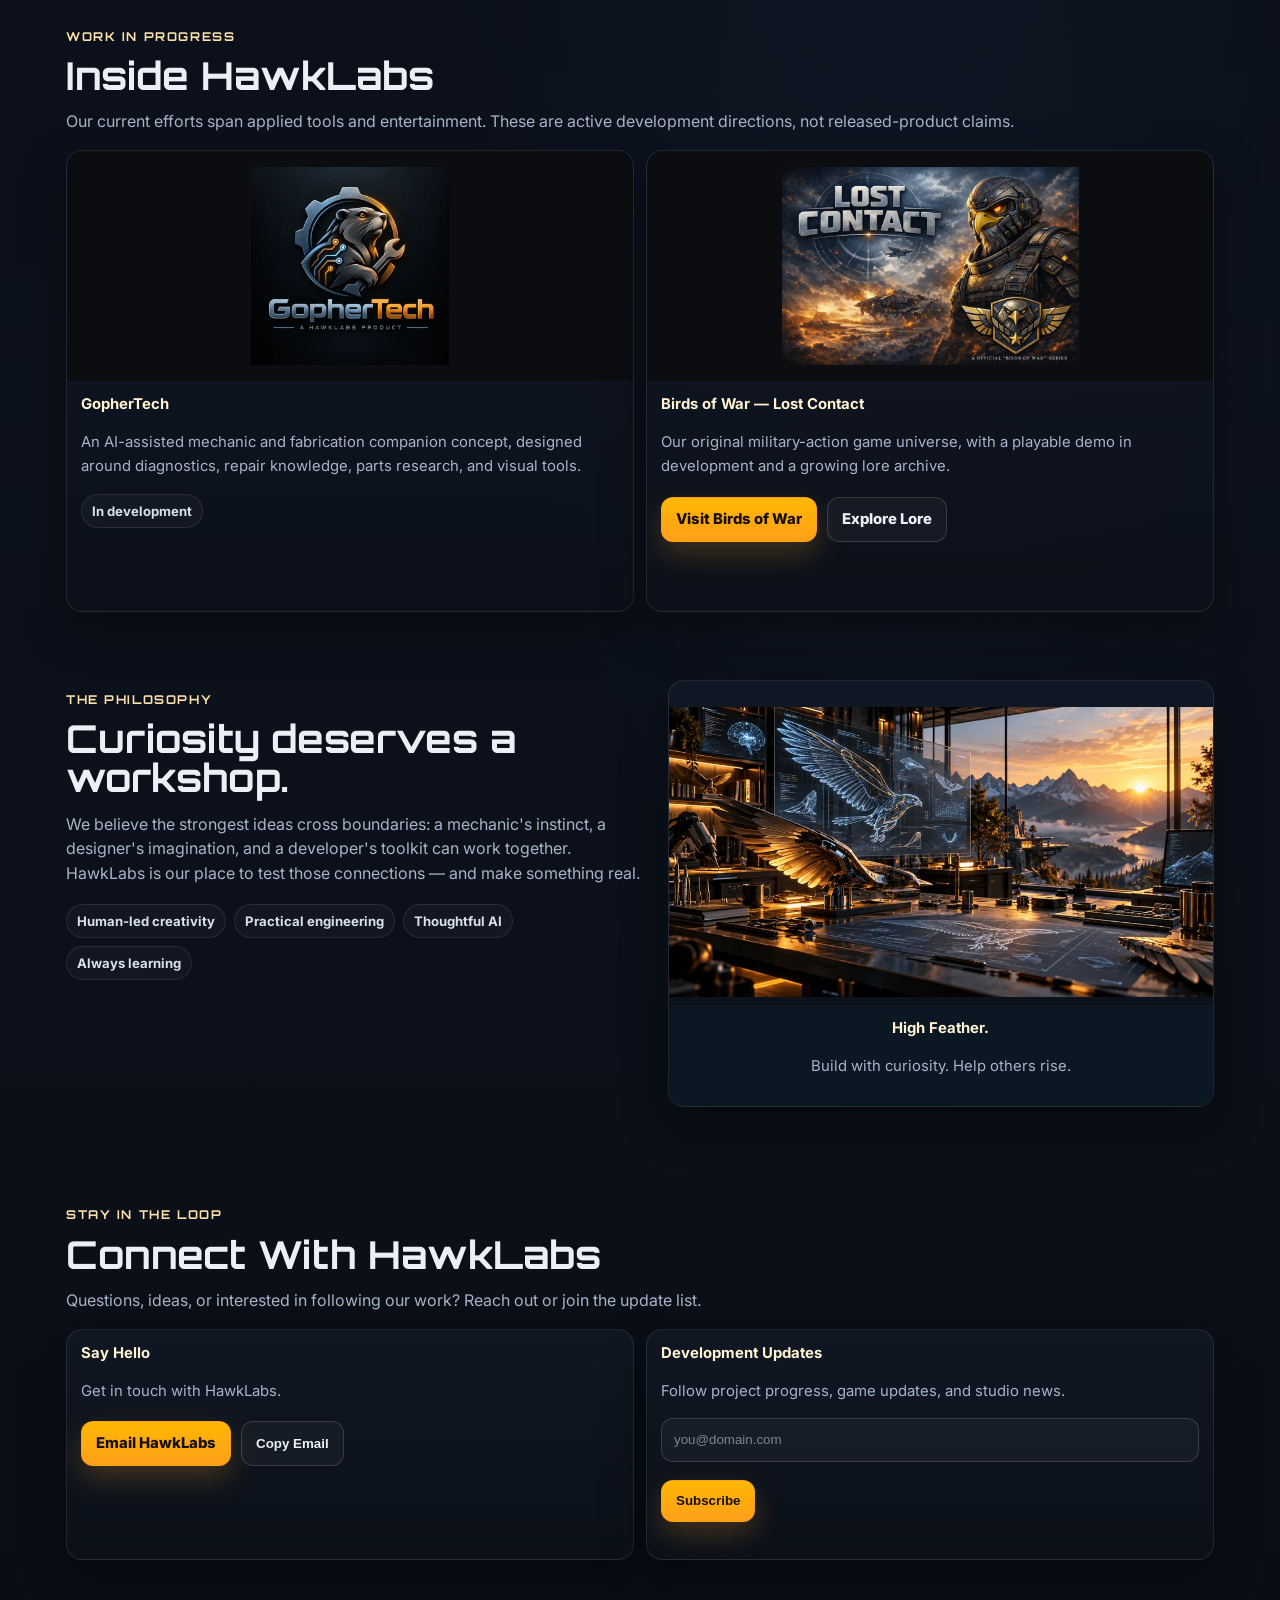
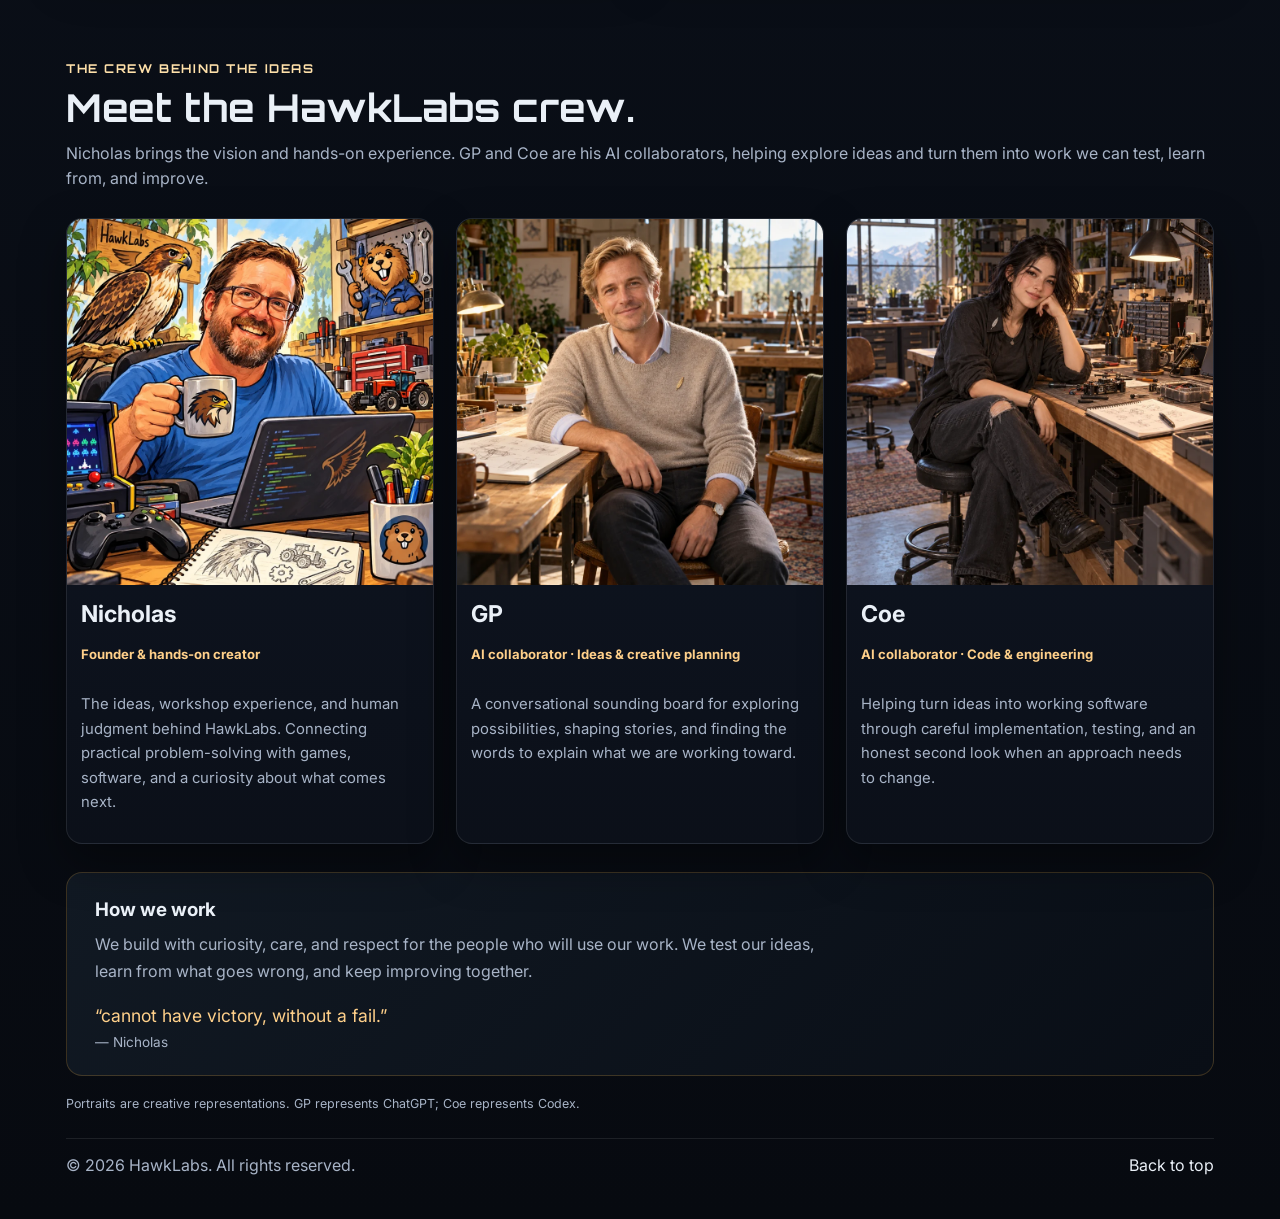
==== commit 9f55b167: "Introduce the HawkLabs crew with portraits and work ethos" ====
--- a/index.html
+++ b/index.html
@@ -59,6 +59,17 @@
 <section class="hl-section" id="contact"><div class="hl-section-head"><p class="eyebrow">Stay in the loop</p><h2>Connect With HawkLabs</h2></div><p class="sub">Questions, ideas, or interested in following our work? Reach out or join the update list.</p>
 <div class="hl-mini-grid"><div class="hl-card"><div class="caption"><strong>Say Hello</strong><p>Get in touch with HawkLabs.</p><div class="hl-brand-actions"><a class="hl-btn primary" id="emailBtn" href="#">Email HawkLabs</a><button class="hl-btn" id="copyEmailBtn" type="button">Copy Email</button></div><div class="hl-form-note" id="copyStatus" role="status" aria-live="polite"></div></div></div>
 <div class="hl-card"><div class="caption"><strong>Development Updates</strong><p>Follow project progress, game updates, and studio news.</p><form id="updatesForm" name="updates" method="POST" data-netlify="true" action="/thanks.html" netlify-honeypot="bot-field" class="hl-form"><input type="hidden" name="form-name" value="updates"><p class="hl-honeypot"><label>Do not fill this out: <input name="bot-field"></label></p><label><span class="sr-only">Email</span><input type="email" name="email" placeholder="you@domain.com" required></label><div class="hl-brand-actions"><button class="hl-btn primary" type="submit">Subscribe</button></div><div id="updatesStatus" role="status" aria-live="polite" class="hl-form-note"></div></form></div></div></div>
+</section>
+<section class="hl-section hl-team" id="crew" aria-labelledby="crew-heading">
+  <div class="hl-section-head"><p class="eyebrow">The crew behind the ideas</p><h2 id="crew-heading">Meet the HawkLabs crew.</h2></div>
+  <p class="sub">Nicholas brings the vision and hands-on experience. GP and Coe are his AI collaborators, helping explore ideas and turn them into work we can test, learn from, and improve.</p>
+  <div class="hl-team-grid">
+    <article class="hl-card hl-team-card"><img src="assets/team/nicholas.webp" width="900" height="900" loading="lazy" alt="Illustrated portrait of Nicholas with a HawkLabs mug in his creative workshop."><div class="caption"><h3>Nicholas</h3><p class="hl-team-role">Founder &amp; hands-on creator</p><p>The ideas, workshop experience, and human judgment behind HawkLabs. Connecting practical problem-solving with games, software, and a curiosity about what comes next.</p></div></article>
+    <article class="hl-card hl-team-card"><img src="assets/team/gp.webp" width="900" height="900" loading="lazy" alt="Creative character portrait representing GP in a welcoming workshop."><div class="caption"><h3>GP</h3><p class="hl-team-role">AI collaborator · Ideas &amp; creative planning</p><p>A conversational sounding board for exploring possibilities, shaping stories, and finding the words to explain what we are working toward.</p></div></article>
+    <article class="hl-card hl-team-card"><img src="assets/team/coe.webp" width="900" height="900" loading="lazy" alt="Creative character portrait representing Coe beside tools and an unfinished assembly."><div class="caption"><h3>Coe</h3><p class="hl-team-role">AI collaborator · Code &amp; engineering</p><p>Helping turn ideas into working software through careful implementation, testing, and an honest second look when an approach needs to change.</p></div></article>
+  </div>
+  <div class="hl-team-ethos"><h3>How we work</h3><p>We build with curiosity, care, and respect for the people who will use our work. We test our ideas, learn from what goes wrong, and keep improving together.</p><blockquote>“cannot have victory, without a fail.”<cite>— Nicholas</cite></blockquote></div>
+  <p class="hl-team-note">Portraits are creative representations. GP represents ChatGPT; Coe represents Codex.</p>
 <footer class="hl-footer"><div>&copy; <span id="year"></span> HawkLabs. All rights reserved.</div><div><a href="#top">Back to top</a></div></footer></section>
 </main><script src="script.js"></script>
 </body></html>
--- a/styles.css
+++ b/styles.css
@@ -722,11 +722,17 @@
 @media(max-width:900px){.hl-hero-inner{padding-top:40px;padding-bottom:45px}.hl-tech-hero{min-height:320px}}
 @media(prefers-reduced-motion:reduce){.hl-btn,#work .hl-card{transition:none}}
 
-/* Cinematic imagery layers: safe fallback to current CSS artwork until PNG assets are uploaded */
-.hl-tech-hero {overflow:hidden}
-.hl-cinematic-hero {position:absolute;inset:0;width:100%;height:100%;object-fit:cover;opacity:.52;z-index:-1;filter:saturate(.9)}
-.hl-tech-hero:has(.hl-cinematic-hero:not([hidden])) .hl-orbit-scene {opacity:.45}
-.hl-gopher-logo {position:absolute;inset:0;width:100%;height:100%;object-fit:contain;padding:14px;background:#081321;z-index:2}
-.hl-product-preview {display:block;width:100%;height:auto;aspect-ratio:16/9;object-fit:cover;border-radius:10px;margin-bottom:14px}
-.hl-philo-cinematic {position:absolute;inset:0;width:100%;height:100%;object-fit:cover;z-index:2}
-.hl-philo-art:has(.hl-philo-cinematic:not([hidden])) .hl-philo-label {z-index:3;background:rgba(5,10,18,.82);padding:9px 14px;border-radius:8px}
+/* HawkLabs crew: an introduction after Contact, before the footer. */
+.hl-team-grid {display:grid;grid-template-columns:repeat(3,minmax(0,1fr));gap:22px;margin-top:28px;}
+.hl-team-card {min-width:0;overflow:hidden;}
+.hl-team-card > img {display:block;width:100%;height:auto;aspect-ratio:1;object-fit:cover;}
+.hl-team-card h3 {margin:0;font-size:1.45rem;color:var(--text,#e8edf5);}
+.hl-team-card .caption p {color:var(--muted,#a8b4c5);line-height:1.65;}
+.hl-team-card .caption .hl-team-role {color:#ffd08a;font-size:.82rem;font-weight:700;line-height:1.5;min-height:2.5em;}
+.hl-team-ethos {margin-top:28px;padding:25px 28px;border:1px solid rgba(255,183,67,.2);border-radius:16px;background:linear-gradient(135deg,#111923,#090e16);}
+.hl-team-ethos h3 {margin:0 0 10px;}
+.hl-team-ethos p {color:var(--muted,#a8b4c5);line-height:1.7;margin:0;max-width:75ch;}
+.hl-team-ethos blockquote {margin:20px 0 0;color:#ffd08a;font-size:1.1rem;}
+.hl-team-ethos cite {display:block;margin-top:8px;color:var(--muted,#a8b4c5);font-style:normal;font-size:.85rem;}
+.hl-team-note {color:var(--muted,#a8b4c5);font-size:.78rem;line-height:1.6;margin:18px 0 0;}
+@media(max-width:760px){.hl-team-grid{grid-template-columns:1fr;gap:24px}.hl-team-card > img{max-height:none}.hl-team-card .caption .hl-team-role{min-height:0}.hl-team-ethos{padding:22px}}
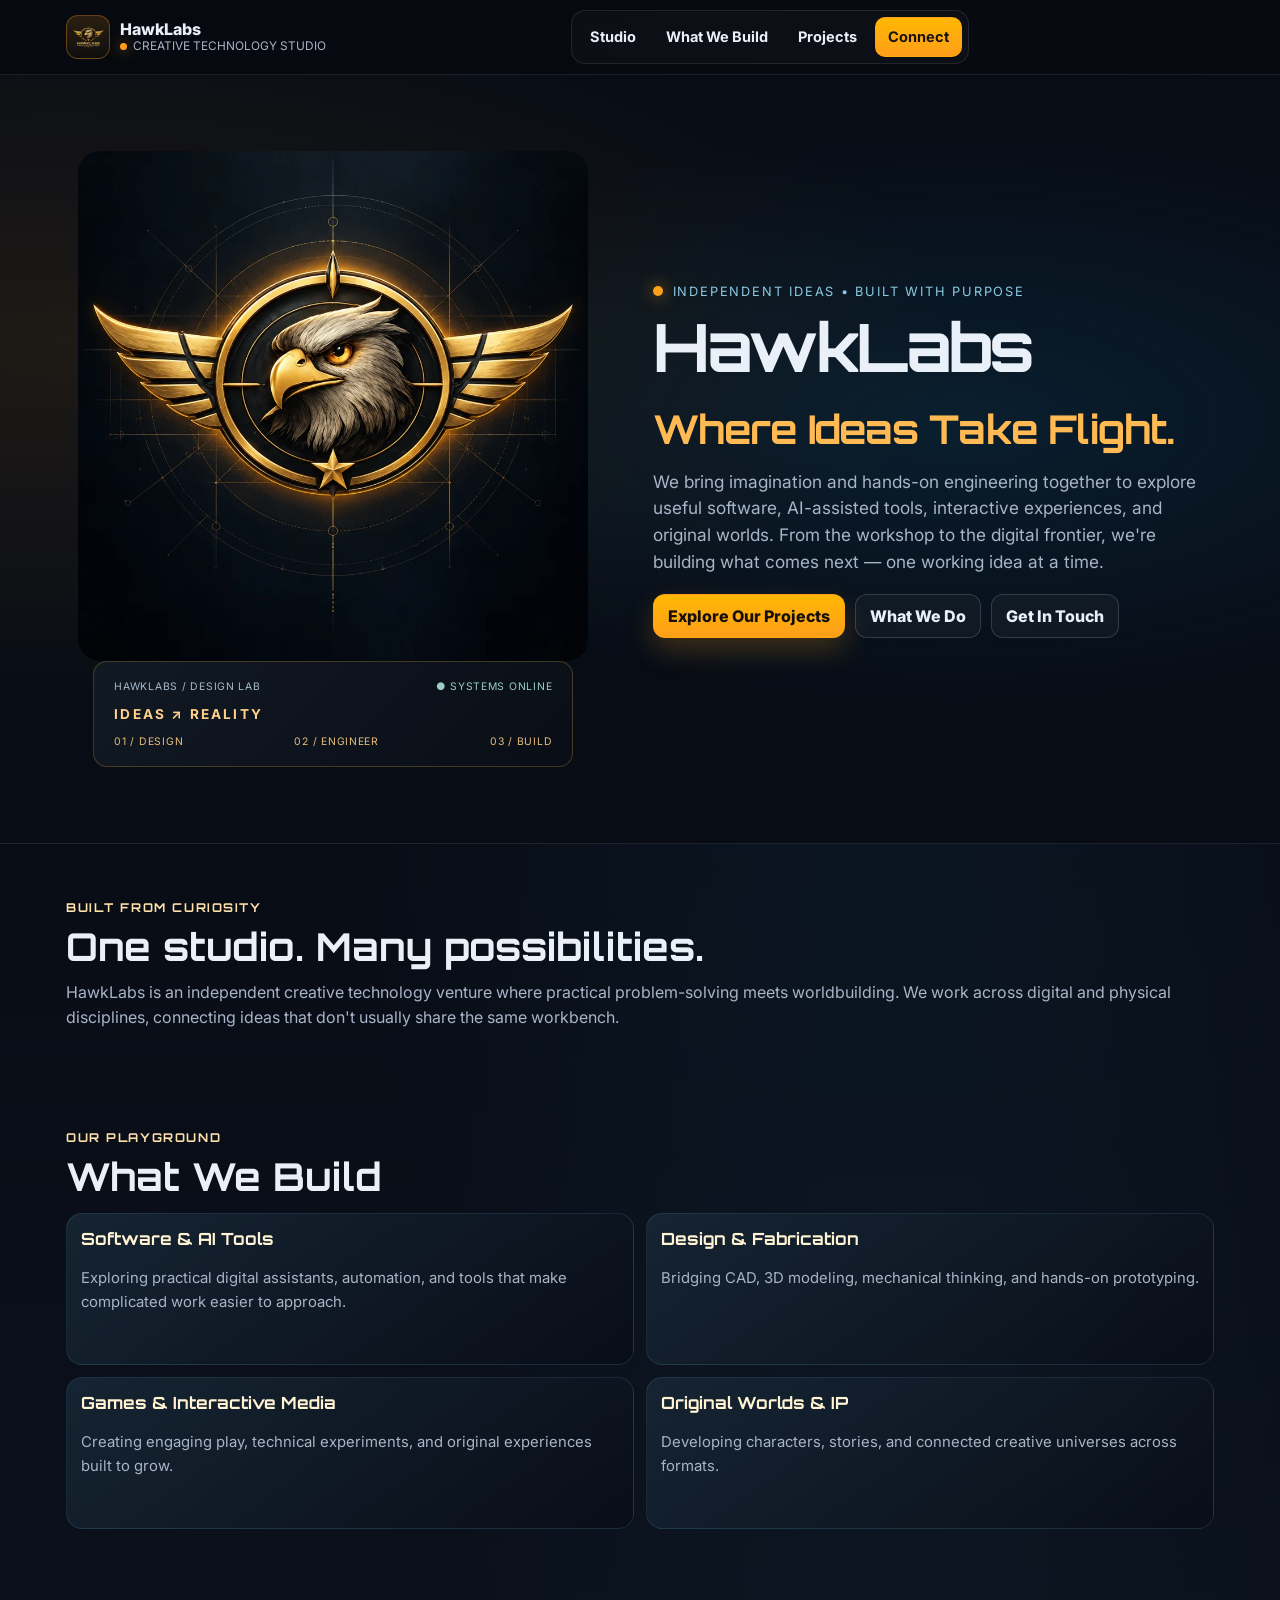
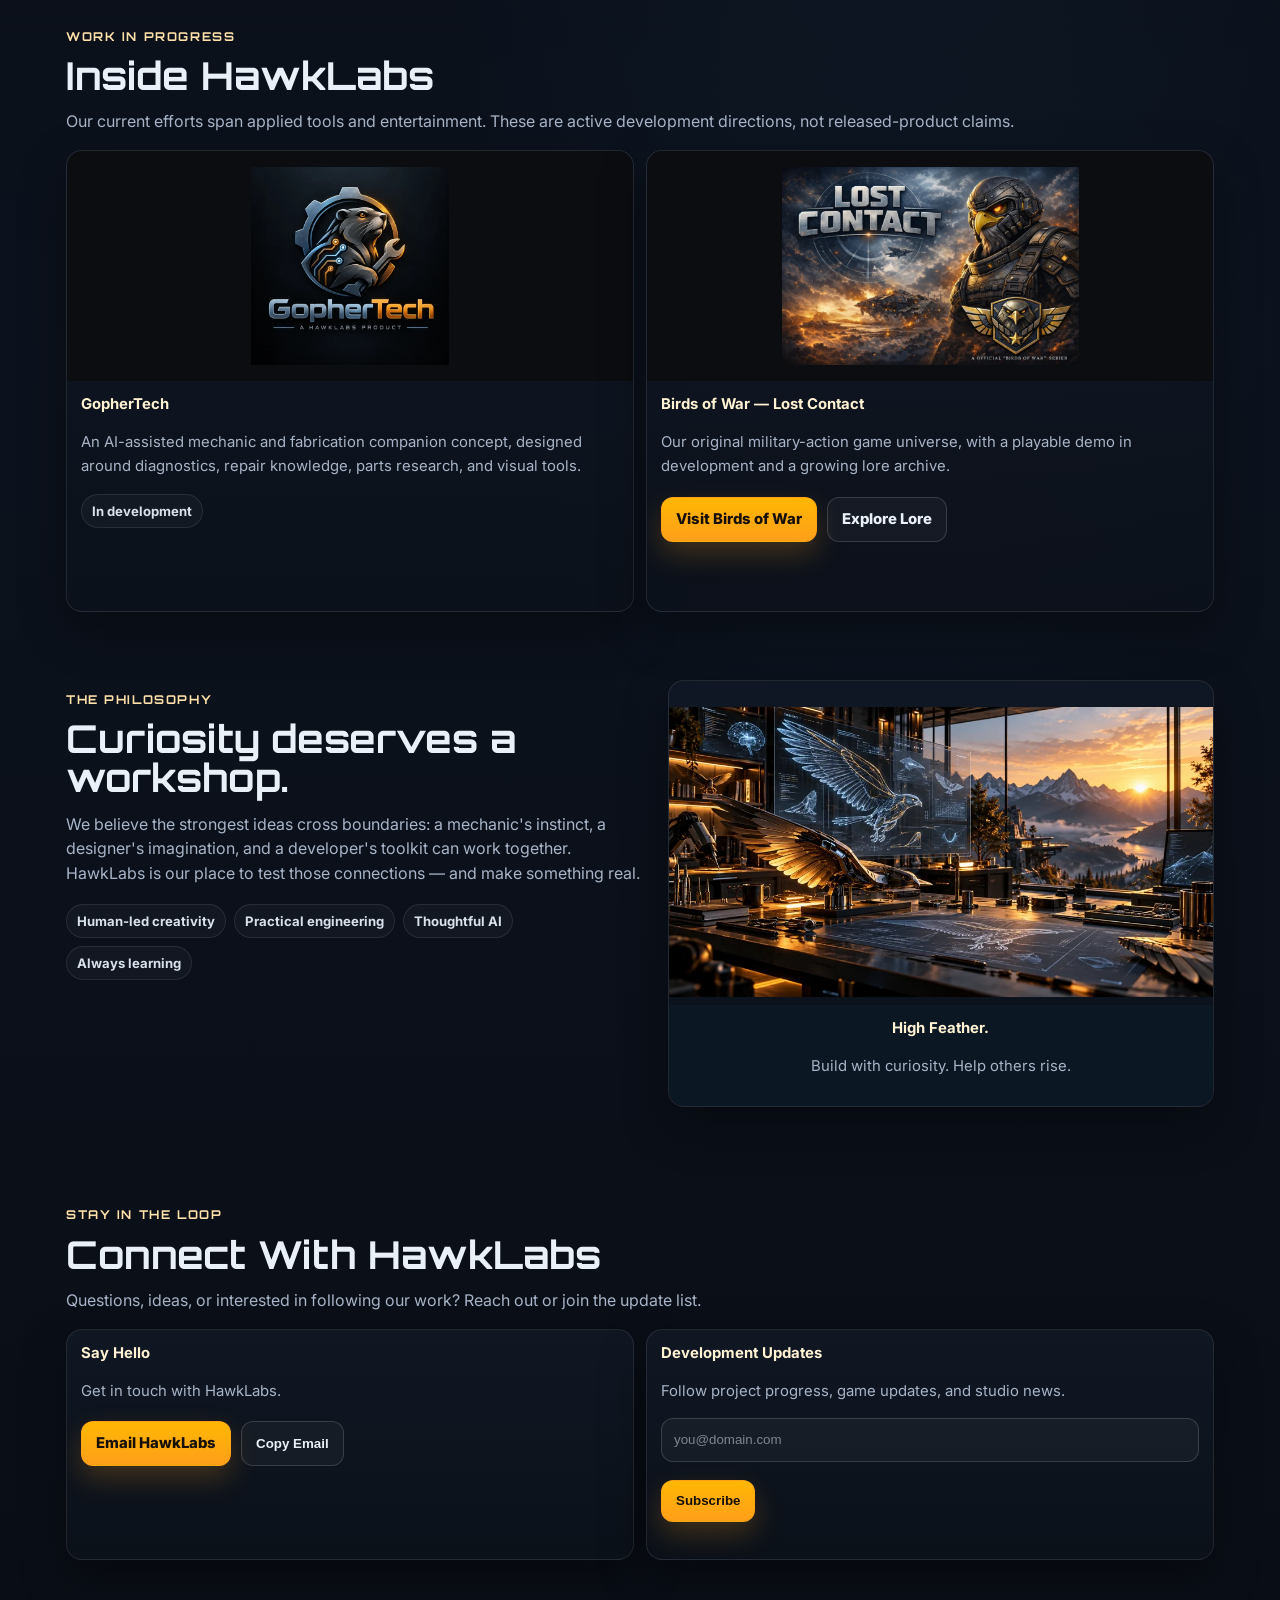
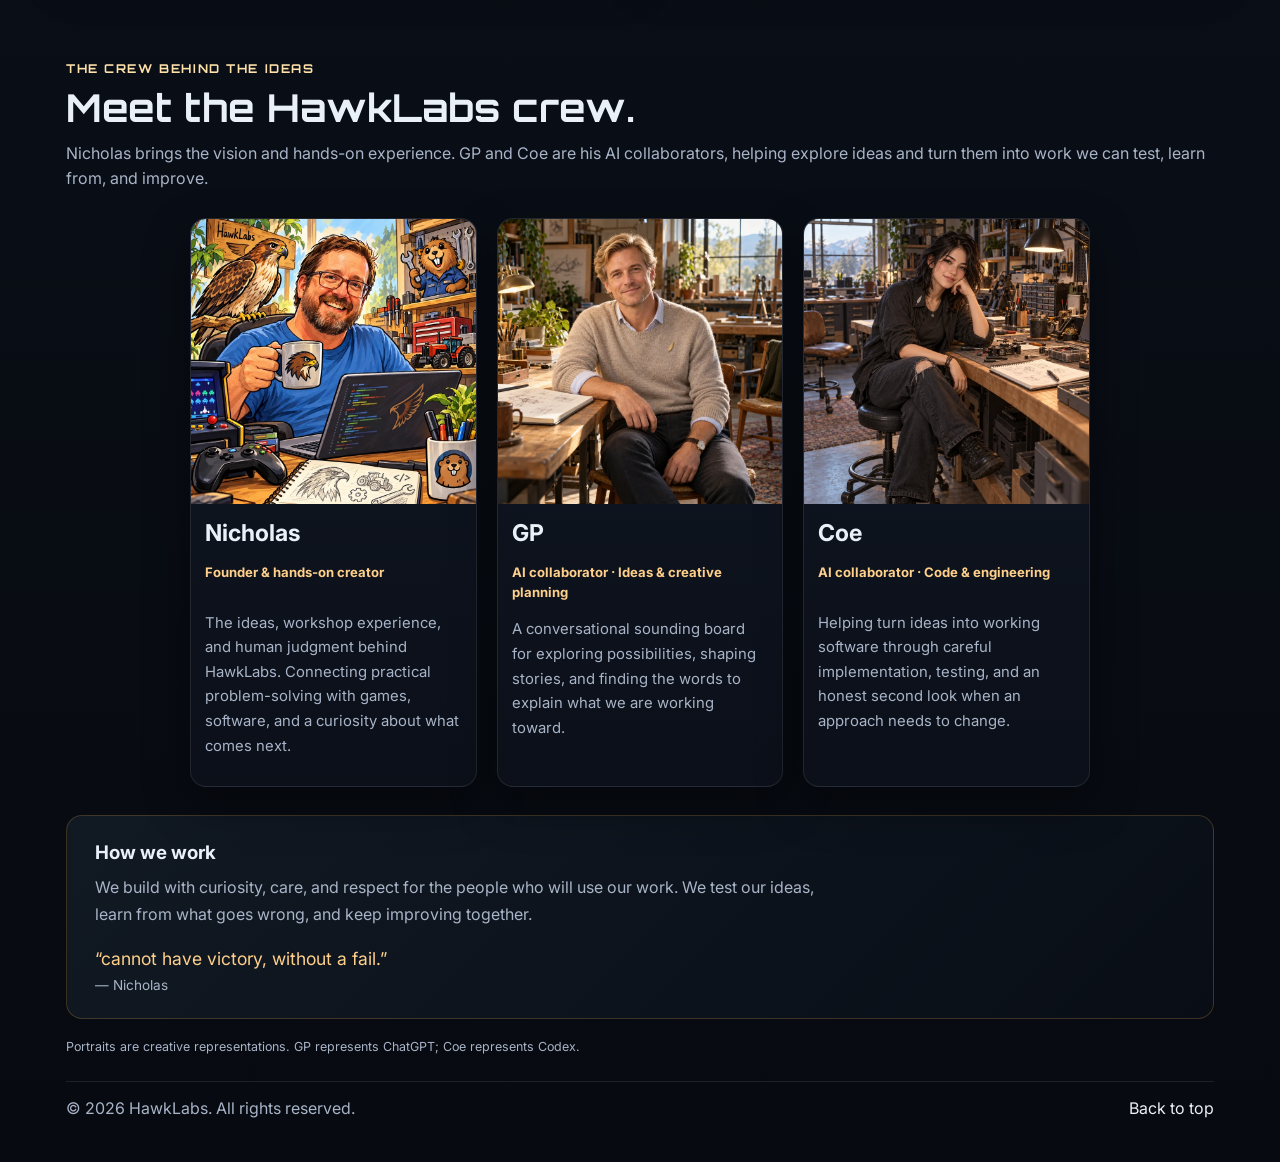
==== commit 25c8502d: "Keep crew portraits compact and refresh cached homepage styling" ====
--- a/index.html
+++ b/index.html
@@ -9,7 +9,7 @@
 <link rel="preconnect" href="https://fonts.googleapis.com">
 <link rel="preconnect" href="https://fonts.gstatic.com" crossorigin>
 <link href="https://fonts.googleapis.com/css2?family=Orbitron:wght@500;700&family=Inter:wght@400;600;700;800&display=swap" rel="stylesheet">
-<link rel="stylesheet" href="styles.css">
+<link rel="stylesheet" href="styles.css?v=20261029-crew-compact">
 <style>/* Supplied project artwork, preserving the existing card layout. */
 #projects .hl-media-card img { display:block; width:100%; }
 #projects .hl-media-card .hl-project-logo { object-fit:contain; }
--- a/styles.css
+++ b/styles.css
@@ -723,7 +723,7 @@
 @media(prefers-reduced-motion:reduce){.hl-btn,#work .hl-card{transition:none}}
 
 /* HawkLabs crew: an introduction after Contact, before the footer. */
-.hl-team-grid {display:grid;grid-template-columns:repeat(3,minmax(0,1fr));gap:22px;margin-top:28px;}
+.hl-team-grid {display:grid;grid-template-columns:repeat(3,minmax(0,1fr));gap:20px;max-width:900px;margin:28px auto 0;}
 .hl-team-card {min-width:0;overflow:hidden;}
 .hl-team-card > img {display:block;width:100%;height:auto;aspect-ratio:1;object-fit:cover;}
 .hl-team-card h3 {margin:0;font-size:1.45rem;color:var(--text,#e8edf5);}
